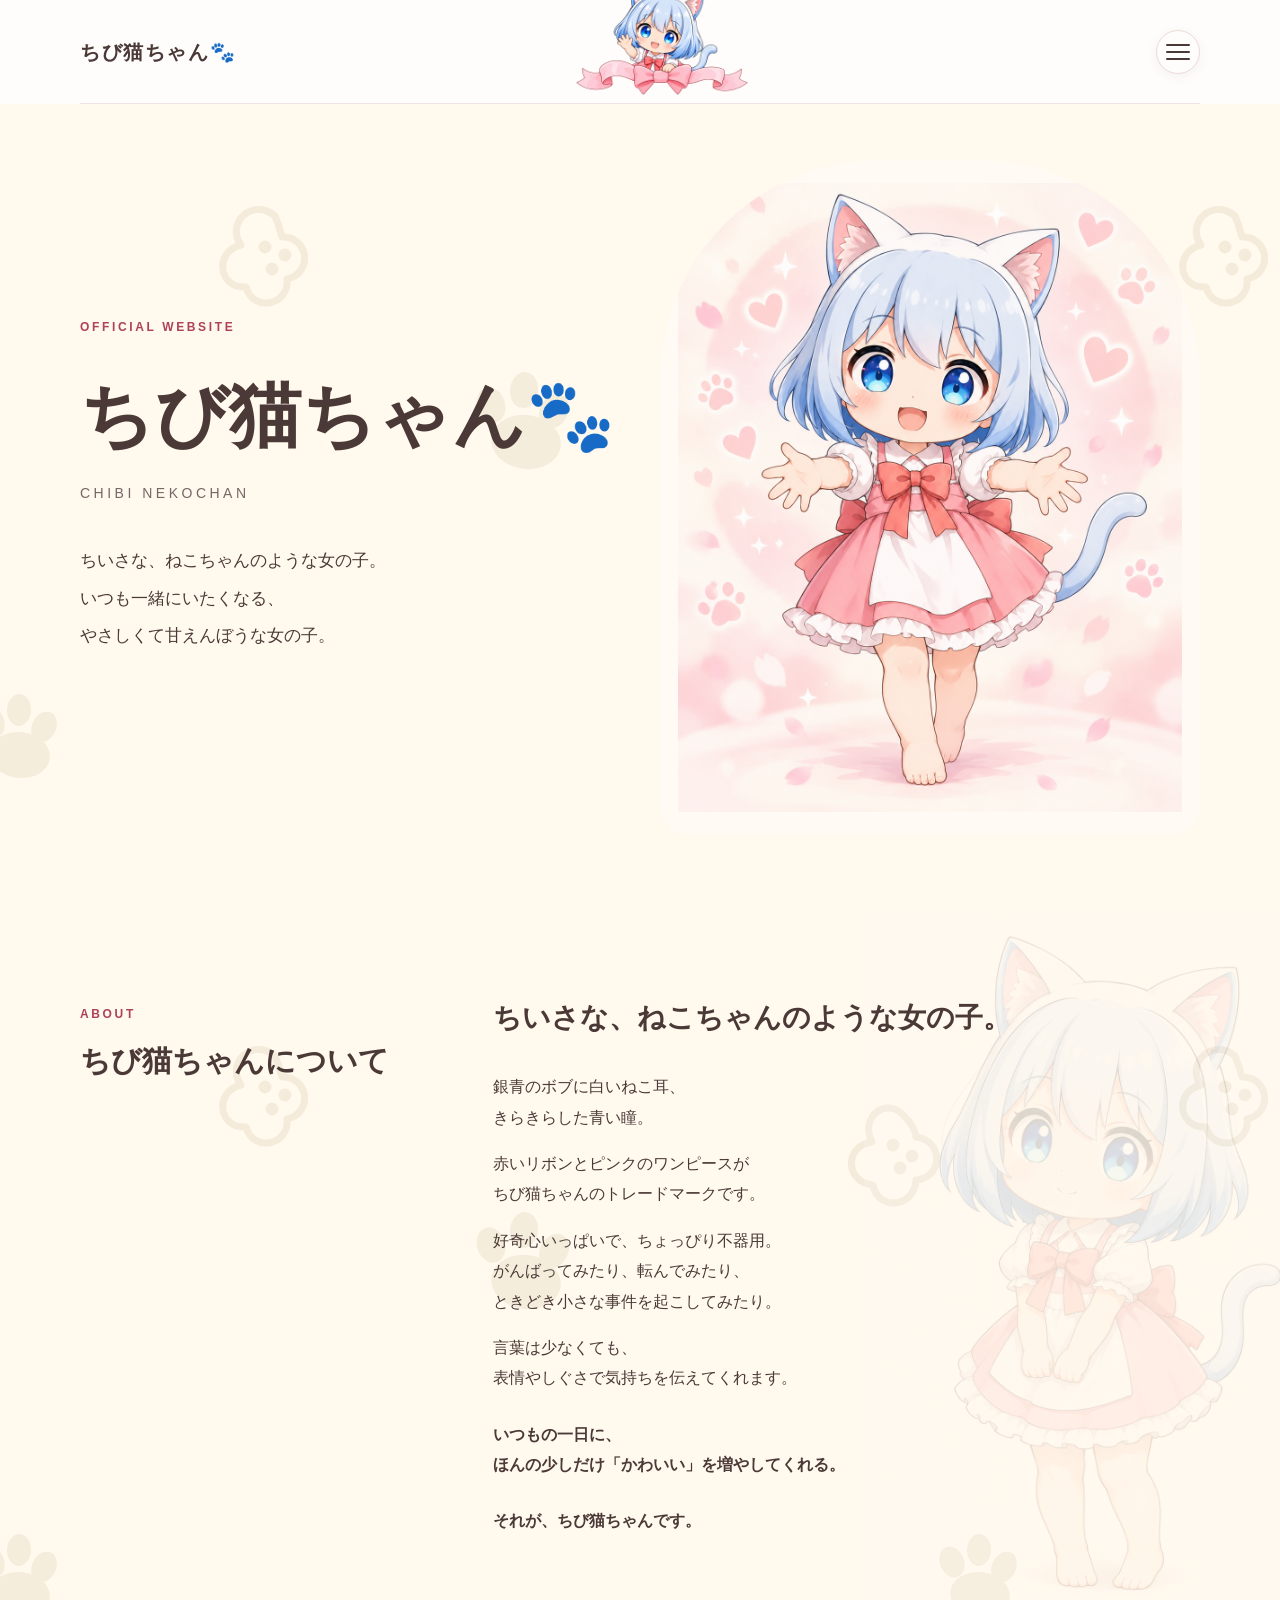
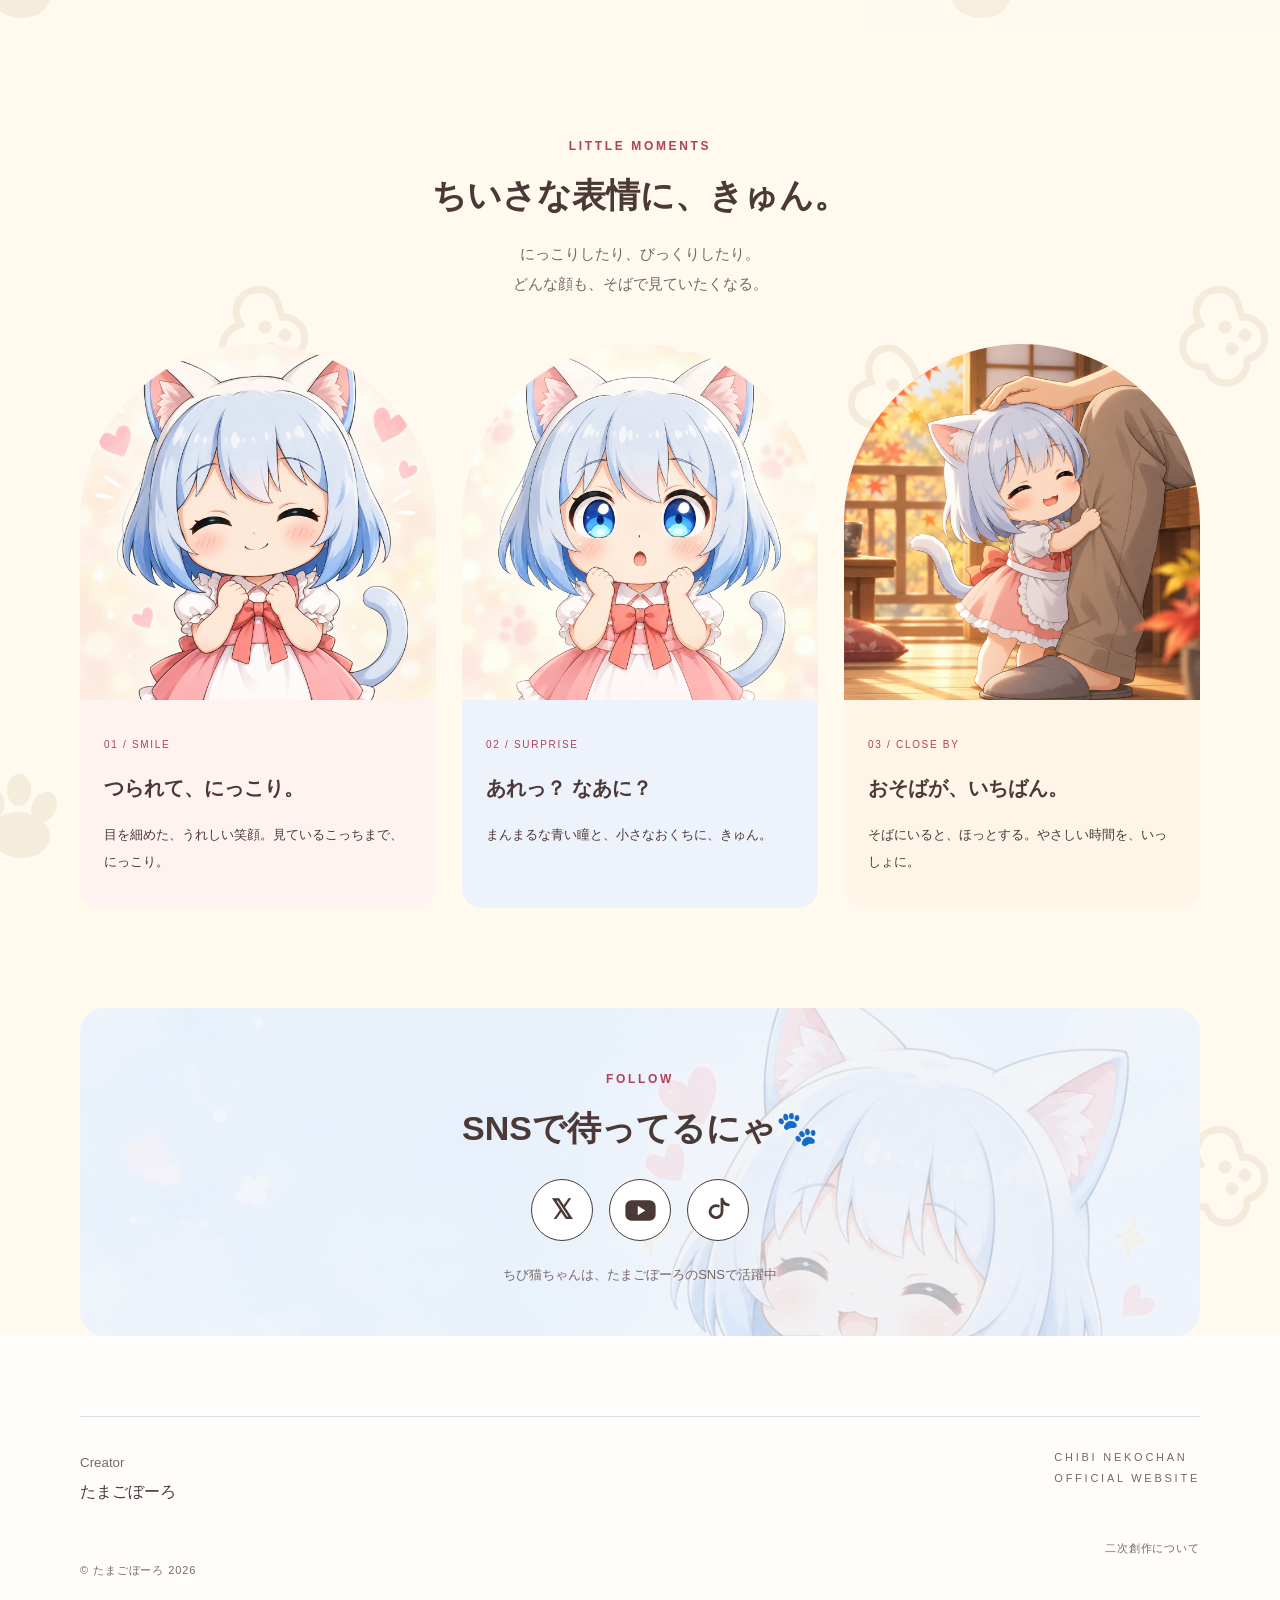
==== index.html @ 08ae9db2 "背景スタイルの読み込みを更新" ====
<!doctype html>
<html lang="ja"><head><meta charset="utf-8"><meta name="viewport" content="width=device-width, initial-scale=1">
<title>ちび猫ちゃん | 公式サイト</title><meta name="description" content="ちび猫ちゃん公式サイト。銀青のボブと白いねこ耳、青い瞳が目印の、手のひらサイズのオリジナルキャラクター。プロフィールやかわいい表情、X・YouTube・TikTokをご紹介します。"><link rel="canonical" href="https://chibi-nekochan.github.io/">
<meta property="og:type" content="website"><meta property="og:locale" content="ja_JP"><meta property="og:site_name" content="ちび猫ちゃん"><meta property="og:title" content="ちび猫ちゃん | 公式サイト"><meta property="og:description" content="ちび猫ちゃん公式サイト。銀青のボブと白いねこ耳、青い瞳が目印の、手のひらサイズのオリジナルキャラクター。プロフィールやかわいい表情、X・YouTube・TikTokをご紹介します。"><meta property="og:url" content="https://chibi-nekochan.github.io/"><meta property="og:image" content="https://chibi-nekochan.github.io/og.png"><meta name="twitter:image" content="https://chibi-nekochan.github.io/og.png"><meta property="og:image:alt" content="ちび猫ちゃん"><meta name="twitter:card" content="summary_large_image"><meta name="twitter:title" content="ちび猫ちゃん | 公式サイト"><meta name="twitter:description" content="ちび猫ちゃん公式サイト。銀青のボブと白いねこ耳、青い瞳が目印の、手のひらサイズのオリジナルキャラクター。プロフィールやかわいい表情、X・YouTube・TikTokをご紹介します。"><meta name="theme-color" content="#e7f1f8">
<link rel="icon" href="favicon.svg" type="image/svg+xml"><link rel="stylesheet" href="style-social-final.css?v=paper-01"><script type="application/ld+json">{"@context": "https://schema.org", "@type": "WebSite", "name": "ちび猫ちゃん公式サイト", "alternateName": "Chibi Nekochan", "url": "https://chibi-nekochan.github.io/", "inLanguage": "ja", "description": "ちび猫ちゃん公式サイト。銀青のボブと白いねこ耳、青い瞳が目印の、手のひらサイズのオリジナルキャラクター。プロフィールやかわいい表情、X・YouTube・TikTokをご紹介します。"}</script></head>
<body><a class="skip" href="#main">本文へ移動</a><div class="wrap"><header><img class="header-character" src="header-title-art.png" alt="" aria-hidden="true"><a class="brand" href="./">ちび猫ちゃん<span aria-hidden="true">🐾</span></a><button class="menu-toggle" type="button" aria-expanded="false" aria-controls="main-menu"><span class="menu-icon" aria-hidden="true"></span><span class="sr-only">メニューを開く</span></button><nav id="main-menu" aria-label="メインメニュー"><a href="#about">About</a><a href="#charm">LITTLE MOMENTS</a><a href="#social">SNS</a><a href="https://x.com/ShionKisahragi/status/2068076751985741829?s=20" target="_blank" rel="noopener noreferrer">GUIDELINES</a></nav></header>
</div><main id="main"><div class="wrap"><section class="hero "><div><p class="eyebrow">OFFICIAL WEBSITE</p><h1>ちび猫ちゃん🐾</h1><p class="english">CHIBI NEKOCHAN</p><p class="intro">ちいさな、ねこちゃんのような女の子。<br>いつも一緒にいたくなる、<br>やさしくて甘えんぼうな女の子。</p></div><div class="portrait"><img src="hero-welcome.png" alt="銀青のボブ、白いねこ耳、ピンクのワンピース姿のちび猫ちゃん" width="1122" height="1402" fetchpriority="high"></div></section></div>
<section class="about" id="about"><img class="about-character" src="character-portrait.png" alt="" aria-hidden="true"><div class="wrap section-grid"><div><p class="eyebrow">ABOUT</p><h2>ちび猫ちゃんについて</h2></div><div class="about-copy"><p class="about-lead">ちいさな、ねこちゃんの<span class="mobile-break"><br></span>ような女の子。</p><p>銀青のボブに白いねこ耳、<br>きらきらした青い瞳。</p><p>赤いリボンとピンクのワンピースが<br>ちび猫ちゃんのトレードマークです。</p><p>好奇心いっぱいで、ちょっぴり不器用。<br>がんばってみたり、転んでみたり、<br>ときどき小さな事件を起こしてみたり。</p><p>言葉は少なくても、<br>表情やしぐさで気持ちを伝えてくれます。</p><p class="about-final">いつもの一日に、<br>ほんの少しだけ「かわいい」を増やしてくれる。</p><p class="about-final">それが、ちび猫ちゃんです。</p></div></div></section><section class="charm wrap" id="charm"><div class="charm-heading"><p class="eyebrow">LITTLE MOMENTS</p><h2>ちいさな表情に、きゅん。</h2><p>にっこりしたり、びっくりしたり。<br>どんな顔も、そばで見ていたくなる。</p></div><div class="charm-grid"><article class="charm-card"><button class="image-open" type="button" data-image="smile.png" data-alt="目を細めてにっこり笑うちび猫ちゃん" aria-label="笑顔のちび猫ちゃんを大きく見る"><img src="smile.png" width="1024" height="1024" alt="目を細めてにっこり笑うちび猫ちゃん" loading="lazy"></button><div class="charm-copy"><span class="moment">01 / SMILE</span><h3>つられて、にっこり。</h3><p>目を細めた、うれしい笑顔。<br class="mobile-card-break">見ているこっちまで、にっこり。</p></div></article><article class="charm-card"><button class="image-open" type="button" data-image="surprise.png" data-alt="青い瞳をまんまるにしてびっくりするちび猫ちゃん" aria-label="びっくり顔のちび猫ちゃんを大きく見る"><img src="surprise.png" width="1024" height="1024" alt="青い瞳をまんまるにしてびっくりするちび猫ちゃん" loading="lazy"></button><div class="charm-copy"><span class="moment">02 / SURPRISE</span><h3>あれっ？ なあに？</h3><p>まんまるな青い瞳と、<br class="mobile-card-break">小さなおくちに、きゅん。</p></div></article><article class="charm-card"><button class="image-open" type="button" data-image="close-by.png" data-alt="寄り添いながら頭をなでられて、にっこり笑うちび猫ちゃん" aria-label="寄り添うちび猫ちゃんを大きく見る"><img src="close-by.png" width="1024" height="1024" alt="寄り添いながら頭をなでられて、にっこり笑うちび猫ちゃん" loading="lazy"></button><div class="charm-copy"><span class="moment">03 / CLOSE BY</span><h3>おそばが、いちばん。</h3><p>そばにいると、ほっとする。<br class="mobile-card-break">やさしい時間を、いっしょに。</p></div></article></div></section><section class="social wrap" id="social"><img class="social-character" src="social-happy.png" alt="" aria-hidden="true"><p class="eyebrow">FOLLOW</p><p class="social-main">SNSで待ってるにゃ🐾</p><div class="social-links"><a class="button social-icon social-x" href="https://x.com/ShionKisahragi/" aria-label="Xを開く"><span class="x-mark" aria-hidden="true">𝕏</span></a><a class="button social-icon social-youtube" href="https://www.youtube.com/@ShionKisahragi" aria-label="YouTubeを開く"><svg class="youtube-mark" viewBox="0 0 48 34" aria-hidden="true"><rect x="2" y="2" width="44" height="30" rx="9" fill="currentColor"/><path d="M20 10l11 7-11 7z" fill="#fff"/></svg></a><a class="button social-icon social-tiktok" href="https://www.tiktok.com/@shionkisahragi_ai" aria-label="TikTokを開く"><svg class="tiktok-mark" viewBox="0 0 44 44" aria-hidden="true"><path d="M27 6v17.5a8.5 8.5 0 1 1-5.2-7.8" fill="none" stroke="currentColor" stroke-width="4" stroke-linecap="round"/><path d="M27 6c1.5 5 4.4 7.5 9 8" fill="none" stroke="currentColor" stroke-width="4" stroke-linecap="round"/></svg></a></div><p class="social-note">ちび猫ちゃんは、たまごぼーろのSNSで活躍中</p></section></main>
<dialog class="image-dialog" aria-label="画像を拡大表示"><button class="dialog-close" type="button" aria-label="拡大表示を閉じる">×</button><img src="" alt=""></dialog><script>const menuButton=document.querySelector('.menu-toggle');const menu=document.querySelector('#main-menu');menuButton.addEventListener('click',()=>{const open=menuButton.getAttribute('aria-expanded')==='true';menuButton.setAttribute('aria-expanded',String(!open));menu.classList.toggle('is-open',!open);menuButton.querySelector('.sr-only').textContent=open?'メニューを開く':'メニューを閉じる'});menu.querySelectorAll('a').forEach(link=>link.addEventListener('click',()=>{menuButton.setAttribute('aria-expanded','false');menu.classList.remove('is-open');menuButton.querySelector('.sr-only').textContent='メニューを開く'}));const dialog=document.querySelector('.image-dialog');const dialogImage=dialog.querySelector('img');document.querySelectorAll('.image-open').forEach(button=>button.addEventListener('click',()=>{dialogImage.src=button.dataset.image;dialogImage.alt=button.dataset.alt;dialog.showModal()}));dialog.querySelector('.dialog-close').addEventListener('click',()=>dialog.close());dialog.addEventListener('click',event=>{if(event.target===dialog)dialog.close()});</script><div class="wrap"><section class="creator" aria-label="クリエイター"><p><small>Creator</small><br>たまごぼーろ</p><p class="english">CHIBI NEKOCHAN<br>OFFICIAL WEBSITE</p></section><footer><span>© たまごぼーろ 2026</span><a href="https://x.com/ShionKisahragi/status/2068076751985741829?s=20" target="_blank" rel="noopener noreferrer">二次創作について</a></footer></div></body></html>
---- style-social-final.css ----
:root{color-scheme:light;--ink:#263e52;--muted:#586c7a;--paper:#fffdf9;--blue:#e7f1f8;--accent:#a63e4e}*{box-sizing:border-box}html{scroll-behavior:smooth}body{margin:0;background:var(--paper);color:var(--ink);font-family:"Hiragino Kaku Gothic ProN","Yu Gothic",sans-serif;line-height:1.9}a{color:inherit;text-underline-offset:.25em}a:focus-visible{outline:3px solid var(--accent);outline-offset:6px}.skip{position:absolute;left:20px;top:-100px}.skip:focus{top:12px;background:white;padding:8px;z-index:2}.wrap{width:min(1120px,calc(100% - 48px));margin:auto}header{display:flex;align-items:center;justify-content:space-between;padding:26px 0;gap:24px}.brand{font-weight:800;text-decoration:none;font-size:20px;letter-spacing:.08em}nav{display:flex;gap:24px;font-size:13px}nav a{text-decoration:none}.hero{min-height:650px;display:grid;grid-template-columns:1fr 1fr;align-items:center;gap:50px;padding:70px 0 100px}.eyebrow{color:var(--accent);font-size:12px;letter-spacing:.22em;font-weight:700}h1{font-size:clamp(44px,6vw,76px);line-height:1.35;letter-spacing:.06em;margin:28px 0 16px}.english{font-size:14px;letter-spacing:.25em;color:var(--muted)}.intro{margin:36px 0;max-width:32em}.button{display:inline-block;padding:14px 28px;border:1px solid var(--ink);border-radius:999px;text-decoration:none;font-size:14px}.button:hover{background:var(--ink);color:white}.portrait{background:var(--blue);border-radius:48% 48% 16px 16px;overflow:hidden;aspect-ratio:4/5}.portrait img{width:100%;height:100%;object-fit:contain;display:block}.text-only{grid-template-columns:1fr;min-height:530px}.about{background:var(--blue);padding:80px 0}.section-grid{display:grid;grid-template-columns:1fr 2fr;gap:60px}h2{font-size:30px;line-height:1.5;margin:10px 0 24px}.social{padding:80px 0}.social-links{display:flex;flex-wrap:wrap;gap:16px}.creator{border-top:1px solid #d9e0e3;padding:40px 0;display:flex;justify-content:space-between;gap:24px}.creator p{margin:0}.creator small{color:var(--muted)}footer{padding:22px 0;font-size:11px;letter-spacing:.08em;color:var(--muted)}@media(max-width:700px){.wrap{width:calc(100% - 36px)}header{padding:20px 0;gap:12px}.brand{font-size:17px}nav{gap:14px;font-size:12px}.hero{grid-template-columns:1fr;padding:40px 0 60px;gap:32px;min-height:0}h1{font-size:46px}.portrait{max-width:440px;width:100%;margin:auto}.intro{margin:24px 0}.section-grid{grid-template-columns:1fr;gap:12px}.about,.social{padding:52px 0}.creator{flex-direction:column;gap:12px}}@media(prefers-reduced-motion:reduce){html{scroll-behavior:auto}}
:root{--paper:#fffdfb;--ink:#4b3937;--muted:#776767;--blue:#edf3fa;--accent:#ad425a}header{border-bottom:1px solid #eee4e2}.hero{gap:40px;padding:56px 0 76px;min-height:670px}h1{font-size:clamp(44px,5.6vw,72px);letter-spacing:.01em;white-space:nowrap}.portrait{background:#fff7f3;border-radius:220px 220px 28px 28px;aspect-ratio:4/5}.portrait img{object-fit:cover;object-position:center}.intro{font-size:17px;line-height:2.2}.about{position:relative;overflow:hidden;background:#fff0f0}.about .section-grid{position:relative;z-index:1}.about-character{position:absolute;right:-5vw;top:50%;width:min(42vw,480px);transform:translateY(-50%);opacity:.14;pointer-events:none;user-select:none}.about-lead{font-size:28px;font-weight:700;margin-top:0}.about-final{margin-top:26px;font-weight:700;line-height:1.9}.profile{margin:30px 0 0}.profile div{display:flex;gap:24px;border-top:1px solid #e7d5d5;padding:12px 0}.profile dt{font-size:13px;min-width:65px;color:var(--muted)}.profile dd{margin:0;font-size:14px}.design{padding:90px 0}.section-heading{display:flex;justify-content:space-between;align-items:center;gap:24px;margin-bottom:30px}.section-heading>p{font-size:14px;color:var(--muted)}.design-image{display:block;max-width:760px;margin:auto;border:1px solid #f0e5e5;border-radius:20px;overflow:hidden;background:white}.design-image img{display:block;width:100%;height:auto}.image-note{text-align:center;color:var(--muted);font-size:12px}.social{background:var(--blue);border-radius:24px;padding:48px;text-align:center;margin-bottom:80px}.social-links{justify-content:center;margin-top:24px}.social-links a{min-width:160px;background:#fff}.social-links a:hover{background:var(--ink)}.creator{padding:30px 0}.creator .english{font-size:11px}@media(max-width:700px){header{gap:10px}.brand{font-size:16px}nav{gap:12px;font-size:11px}.hero{padding:32px 0 48px;gap:28px;min-height:0}.hero h1{font-size:clamp(37px,10.8vw,60px)}.hero .eyebrow{margin-top:0}.hero .intro{font-size:15px}.portrait{max-width:370px;aspect-ratio:4/5}.section-heading{display:block}.design{padding:52px 0}.social{padding:32px 20px;margin-bottom:48px}.about-lead{font-size:20px;letter-spacing:-.02em;line-height:1.55}.about-copy>p:not(.about-lead){font-size:15px;line-height:1.95;letter-spacing:.015em}.about-final{font-size:15px!important;line-height:1.8!important;letter-spacing:.02em}.profile div{gap:12px}h2{font-size:25px}.social-links a{min-width:130px}}

.portrait{background:#fffaf4}.portrait img{object-fit:contain;padding:18px}

.charm{padding:90px 0 100px}.charm-heading{text-align:center;margin-bottom:45px}.charm-heading h2{font-size:34px;margin-bottom:18px}.charm-heading>p:last-child{color:var(--muted);font-size:15px;line-height:2}.charm-grid{display:grid;grid-template-columns:repeat(3,minmax(0,1fr));gap:26px}.charm-card{overflow:hidden;border-radius:180px 180px 20px 20px;background:#fff3f1}.charm-card:nth-child(2){background:#eef3fb}.charm-card:nth-child(3){background:#fff5e7}.image-open{display:block;width:100%;padding:0;border:0;background:transparent;cursor:zoom-in}.charm-card img{display:block;width:100%;height:auto;aspect-ratio:1;object-fit:cover}.charm-copy{padding:28px 24px 32px}.moment{font-size:10px;letter-spacing:.17em;color:var(--accent)}.charm-copy h3{font-size:20px;margin:13px 0 16px;line-height:1.7}.charm-copy p{font-size:13px;line-height:2.1;margin:0}@media(max-width:850px) and (min-width:701px){.charm-grid{gap:14px}.charm-copy{padding:20px 16px}.charm-copy h3{font-size:17px}}@media(max-width:700px){.charm{padding:40px 0}.charm-heading{margin-bottom:24px}.charm-heading h2{font-size:25px}.charm-grid{grid-template-columns:1fr;gap:14px;max-width:480px;margin:auto}.charm-card{display:grid;grid-template-columns:clamp(96px,28vw,128px) minmax(0,1fr);align-items:center;border-radius:18px;padding:12px;gap:14px}.charm-card img{width:100%;height:auto;aspect-ratio:1;border-radius:14px}.charm-copy{padding:0;min-width:0}.moment{font-size:9px;letter-spacing:.08em}.charm-copy h3{font-size:16px;line-height:1.6;margin:5px 0 7px}.charm-copy p{font-size:12px;line-height:1.8}.charm-copy br{display:none}}@media(max-width:360px){.charm-card{grid-template-columns:84px minmax(0,1fr);padding:10px;gap:10px}.charm-copy h3{font-size:15px}}.image-dialog{border:0;border-radius:20px;max-width:min(92vw,920px);max-height:92vh;padding:12px;background:#fff}.image-dialog::backdrop{background:rgba(50,35,35,.72)}.image-dialog img{display:block;max-width:100%;max-height:calc(92vh - 24px);width:auto;height:auto;border-radius:12px}.dialog-close{position:absolute;top:20px;right:20px;width:42px;height:42px;border:0;border-radius:50%;background:rgba(255,255,255,.94);color:var(--ink);font-size:28px;line-height:1;cursor:pointer;box-shadow:0 2px 12px rgba(0,0,0,.16)}
@media(max-width:700px){.about-character{width:330px;right:-135px;top:120px;transform:none;opacity:.15}.about-copy{max-width:100%}.about-copy p{position:relative}.about-lead{white-space:normal}}


/* About: tailored line breaks and character backdrop */
.mobile-break{display:none}
@media(max-width:700px){
  .mobile-break{display:inline}
  .about-character{width:430px;max-width:none;right:-155px;top:100px;opacity:.24}
}


.sr-only{position:absolute;width:1px;height:1px;padding:0;margin:-1px;overflow:hidden;clip:rect(0,0,0,0);white-space:nowrap;border:0}
.menu-toggle{display:none;border:0;background:transparent;color:var(--ink);padding:8px;cursor:pointer}.menu-icon,.menu-icon::before,.menu-icon::after{display:block;width:24px;height:2px;border-radius:2px;background:currentColor;transition:transform .2s ease}.menu-icon{position:relative}.menu-icon::before,.menu-icon::after{content:"";position:absolute;left:0}.menu-icon::before{top:-7px}.menu-icon::after{top:7px}
@media(max-width:700px){header{position:relative}.menu-toggle{display:block;margin-left:auto}header nav{display:none;position:absolute;z-index:10;right:0;top:100%;min-width:150px;padding:12px 16px;background:#fffdfb;border:1px solid #eee4e2;border-radius:14px;box-shadow:0 10px 24px rgba(75,57,55,.12)}header nav.is-open{display:grid;gap:8px}header nav a{padding:6px 2px}.menu-toggle[aria-expanded="true"] .menu-icon{background:transparent}.menu-toggle[aria-expanded="true"] .menu-icon::before{transform:translateY(7px) rotate(45deg)}.menu-toggle[aria-expanded="true"] .menu-icon::after{transform:translateY(-7px) rotate(-45deg)}}


.social-links .social-icon{display:grid;place-items:center;min-width:0;width:62px;height:62px;padding:0;border-radius:50%;font-family:Arial,sans-serif;font-size:27px;font-weight:700;line-height:1}.social-links .social-icon:hover{background:var(--ink);color:#fff}@media(max-width:700px){.social-links{gap:18px}.social-links .social-icon{width:56px;height:56px;font-size:24px}}

.social-icon svg{display:block;width:28px;height:28px}.social-youtube svg{width:33px;height:25px}.social-tiktok svg{width:31px;height:31px}.social-icon .x-mark{font-size:27px;line-height:1}


header{overflow:hidden;isolation:isolate}.header-character{position:absolute;z-index:-1;left:52%;top:-24px;width:180px;max-width:none;transform:translateX(-50%);opacity:1;pointer-events:none;user-select:none}.brand,header nav,.menu-toggle{position:relative;z-index:1}.social-main{margin:12px 0 24px;font-size:clamp(24px,3.2vw,34px);font-weight:700;line-height:1.55}.social-note{margin:22px 0 0;font-size:13px;color:var(--muted)}.social .social-links{margin-top:0}@media(max-width:700px){.header-character{width:132px;top:-18px;opacity:1}.social-main{font-size:24px;margin:8px 0 22px}.social-note{font-size:12px;margin-top:18px}}


/* One menu pattern on every screen: the panel floats over the page, so the header rule never moves. */
header{
  position:relative;
  isolation:isolate;
  min-height:104px;
  padding:20px 0;
  border-bottom:0;
  overflow:visible;
}
header::after{
  content:"";
  position:absolute;
  z-index:0;
  right:0;
  bottom:0;
  left:0;
  height:1px;
  background:#eee4e2;
}
.menu-toggle{
  position:relative;
  z-index:2;
  display:grid;
  place-items:center;
  width:44px;
  height:44px;
  margin-left:auto;
  padding:8px;
  border:1px solid #eadbd8;
  border-radius:50%;
  background:#fffdfb;
  box-shadow:0 3px 12px rgba(75,57,55,.06);
}
header nav{
  position:absolute;
  z-index:20;
  top:calc(100% + 10px);
  right:0;
  display:none;
  width:min(280px,calc(100vw - 48px));
  padding:10px 18px;
  border:1px solid #eadbd8;
  border-radius:16px;
  background:#fffdfb;
  box-shadow:0 14px 30px rgba(75,57,55,.14);
  font-size:14px;
}
header nav.is-open{display:grid;gap:0}
header nav a{display:block;padding:10px 3px;text-align:left}
header nav a+a{border-top:1px solid #f1e8e5}
@media(max-width:700px){
  header{min-height:78px;padding:12px 0}
  .menu-toggle{width:40px;height:40px}
  header nav{top:calc(100% + 8px);right:0;width:min(260px,calc(100vw - 36px));font-size:13px}
}


/* Keep the compact cards easy to read on iPhone widths. */
.mobile-card-break{display:none}
@media(max-width:700px){
  .charm-copy .mobile-card-break{display:block}
  .charm-copy p{line-height:1.76}
  .social-main{font-size:clamp(21px,6.2vw,24px);white-space:nowrap;letter-spacing:-.025em}
}


/* A quiet social-media scene sits behind the follow links without competing with them. */
.social{position:relative;isolation:isolate;overflow:hidden}
.social>*:not(.social-character){position:relative;z-index:1}
.social-character{position:absolute;z-index:0;inset:0;width:100%;height:100%;object-fit:cover;object-position:center;opacity:.27;pointer-events:none;user-select:none}
footer{position:relative;display:block;min-height:22px}
footer span{display:block}
footer a{position:absolute;right:0;top:0;text-decoration:none;text-align:right}
footer a:hover{text-decoration:underline}
@media(max-width:700px){
  .social-character{inset:auto -2% -3% auto;width:128%;height:128%;opacity:.31;object-position:center}
  footer{font-size:10px}
}


/* A soft paper layer behind the content: pale orange with very quiet cookie and paw marks. */
main{position:relative;isolation:isolate;background:#fff9ee}
main::before{content:"";position:absolute;z-index:-1;inset:0;pointer-events:none;background-image:url("data:image/svg+xml,%3Csvg xmlns='http://www.w3.org/2000/svg' width='960' height='840' viewBox='0 0 960 840'%3E%3Cg fill='none' stroke='%23d8c5a6' stroke-width='7' stroke-linecap='round' stroke-linejoin='round' opacity='.28'%3E%3Cpath d='M115 112c-22-19-50 7-34 29-28 7-22 44 5 42 8 27 44 17 41-8 27-6 21-43-5-42-2-8-4-14-7-21Z'/%3E%3Ccircle cx='105' cy='143' r='3' fill='%23d8c5a6'/%3E%3Ccircle cx='125' cy='151' r='3' fill='%23d8c5a6'/%3E%3Ccircle cx='112' cy='165' r='3' fill='%23d8c5a6'/%3E%3Cpath d='M745 173c-18-22-46 0-33 25-29 4-26 41 1 43 5 27 42 22 43-5 28-3 27-40 0-43-1-8-5-14-11-20Z'/%3E%3Ccircle cx='733' cy='201' r='3' fill='%23d8c5a6'/%3E%3Ccircle cx='752' cy='212' r='3' fill='%23d8c5a6'/%3E%3Ccircle cx='740' cy='224' r='3' fill='%23d8c5a6'/%3E%3C/g%3E%3Cg fill='%23d8c5a6' opacity='.25'%3E%3Cellipse cx='331' cy='301' rx='14' ry='18' transform='rotate(-18 331 301)'/%3E%3Cellipse cx='364' cy='286' rx='14' ry='18' transform='rotate(8 364 286)'/%3E%3Cellipse cx='394' cy='307' rx='14' ry='18' transform='rotate(27 394 307)'/%3E%3Cellipse cx='366' cy='338' rx='35' ry='27' transform='rotate(8 366 338)'/%3E%3Cellipse cx='792' cy='618' rx='12' ry='16' transform='rotate(-22 792 618)'/%3E%3Cellipse cx='819' cy='606' rx='12' ry='16' transform='rotate(3 819 606)'/%3E%3Cellipse cx='844' cy='623' rx='12' ry='16' transform='rotate(26 844 623)'/%3E%3Cellipse cx='820' cy='651' rx='30' ry='23' transform='rotate(6 820 651)'/%3E%3C/g%3E%3C/svg%3E");background-size:960px 840px;background-position:center top;background-repeat:repeat}
.about{background:transparent}
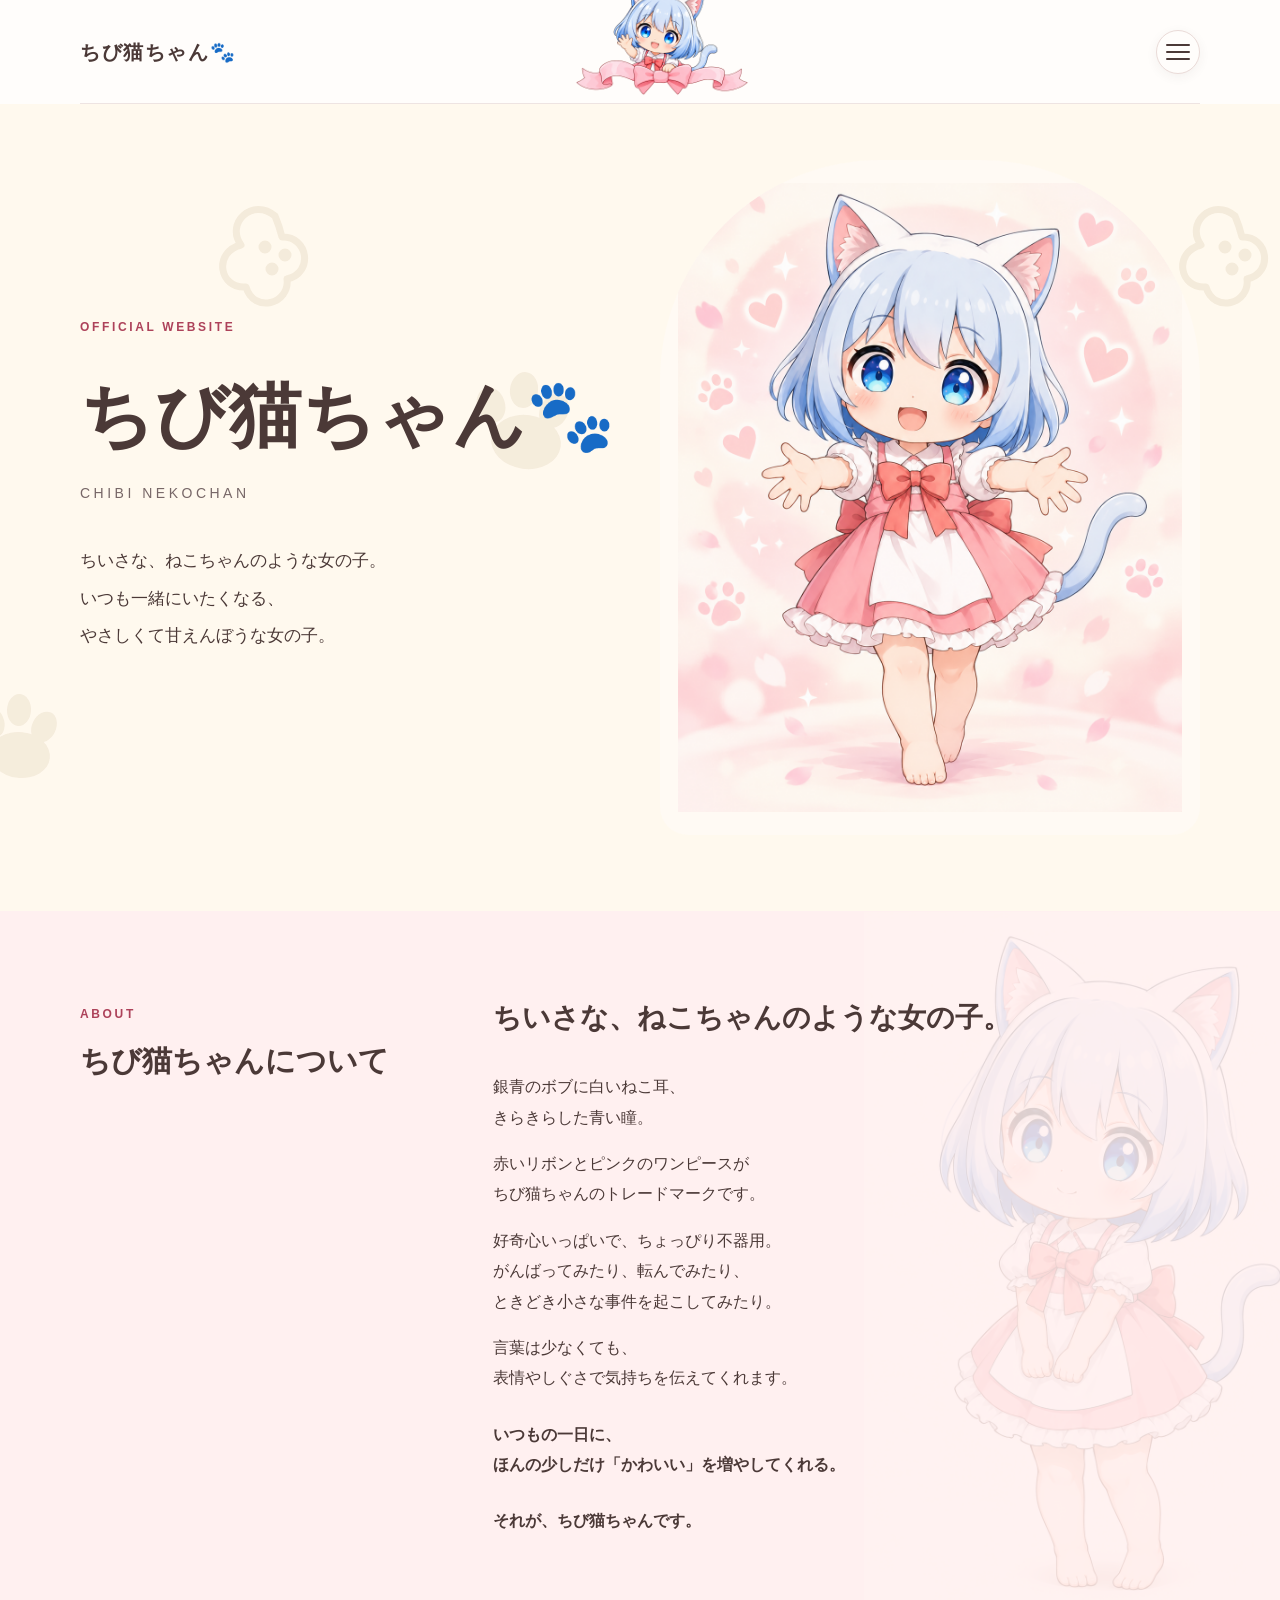
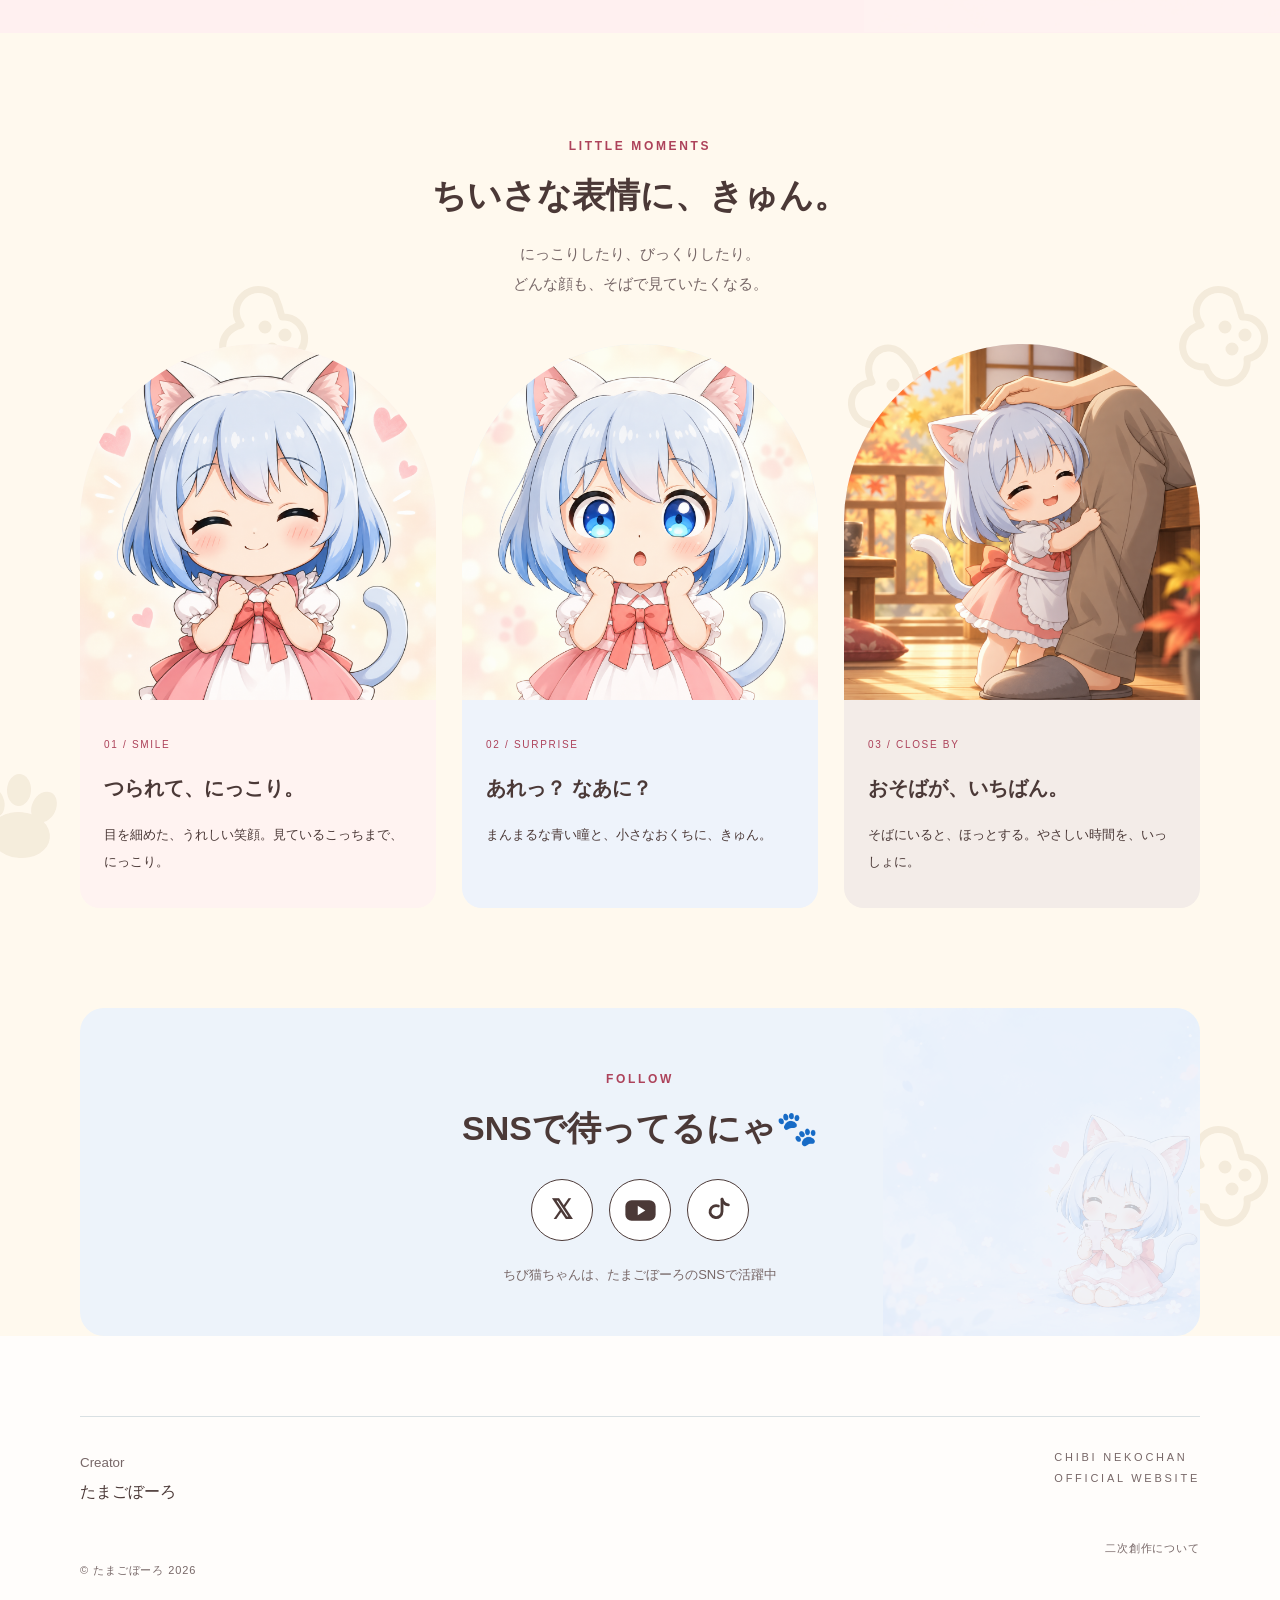
==== commit a68cce79: "メニューのABOUT表記を更新" ====
--- a/index.html
+++ b/index.html
@@ -3,7 +3,7 @@
 <title>ちび猫ちゃん | 公式サイト</title><meta name="description" content="ちび猫ちゃん公式サイト。銀青のボブと白いねこ耳、青い瞳が目印の、手のひらサイズのオリジナルキャラクター。プロフィールやかわいい表情、X・YouTube・TikTokをご紹介します。"><link rel="canonical" href="https://chibi-nekochan.github.io/">
 <meta property="og:type" content="website"><meta property="og:locale" content="ja_JP"><meta property="og:site_name" content="ちび猫ちゃん"><meta property="og:title" content="ちび猫ちゃん | 公式サイト"><meta property="og:description" content="ちび猫ちゃん公式サイト。銀青のボブと白いねこ耳、青い瞳が目印の、手のひらサイズのオリジナルキャラクター。プロフィールやかわいい表情、X・YouTube・TikTokをご紹介します。"><meta property="og:url" content="https://chibi-nekochan.github.io/"><meta property="og:image" content="https://chibi-nekochan.github.io/og.png"><meta name="twitter:image" content="https://chibi-nekochan.github.io/og.png"><meta property="og:image:alt" content="ちび猫ちゃん"><meta name="twitter:card" content="summary_large_image"><meta name="twitter:title" content="ちび猫ちゃん | 公式サイト"><meta name="twitter:description" content="ちび猫ちゃん公式サイト。銀青のボブと白いねこ耳、青い瞳が目印の、手のひらサイズのオリジナルキャラクター。プロフィールやかわいい表情、X・YouTube・TikTokをご紹介します。"><meta name="theme-color" content="#e7f1f8">
 <link rel="icon" href="favicon.svg" type="image/svg+xml"><link rel="stylesheet" href="style-social-final.css?v=paper-01"><script type="application/ld+json">{"@context": "https://schema.org", "@type": "WebSite", "name": "ちび猫ちゃん公式サイト", "alternateName": "Chibi Nekochan", "url": "https://chibi-nekochan.github.io/", "inLanguage": "ja", "description": "ちび猫ちゃん公式サイト。銀青のボブと白いねこ耳、青い瞳が目印の、手のひらサイズのオリジナルキャラクター。プロフィールやかわいい表情、X・YouTube・TikTokをご紹介します。"}</script></head>
-<body><a class="skip" href="#main">本文へ移動</a><div class="wrap"><header><img class="header-character" src="header-title-art.png" alt="" aria-hidden="true"><a class="brand" href="./">ちび猫ちゃん<span aria-hidden="true">🐾</span></a><button class="menu-toggle" type="button" aria-expanded="false" aria-controls="main-menu"><span class="menu-icon" aria-hidden="true"></span><span class="sr-only">メニューを開く</span></button><nav id="main-menu" aria-label="メインメニュー"><a href="#about">About</a><a href="#charm">LITTLE MOMENTS</a><a href="#social">SNS</a><a href="https://x.com/ShionKisahragi/status/2068076751985741829?s=20" target="_blank" rel="noopener noreferrer">GUIDELINES</a></nav></header>
+<body><a class="skip" href="#main">本文へ移動</a><div class="wrap"><header><img class="header-character" src="header-title-art.png" alt="" aria-hidden="true"><a class="brand" href="./">ちび猫ちゃん<span aria-hidden="true">🐾</span></a><button class="menu-toggle" type="button" aria-expanded="false" aria-controls="main-menu"><span class="menu-icon" aria-hidden="true"></span><span class="sr-only">メニューを開く</span></button><nav id="main-menu" aria-label="メインメニュー"><a href="#about">ABOUT</a><a href="#charm">LITTLE MOMENTS</a><a href="#social">SNS</a><a href="https://x.com/ShionKisahragi/status/2068076751985741829?s=20" target="_blank" rel="noopener noreferrer">GUIDELINES</a></nav></header>
 </div><main id="main"><div class="wrap"><section class="hero "><div><p class="eyebrow">OFFICIAL WEBSITE</p><h1>ちび猫ちゃん🐾</h1><p class="english">CHIBI NEKOCHAN</p><p class="intro">ちいさな、ねこちゃんのような女の子。<br>いつも一緒にいたくなる、<br>やさしくて甘えんぼうな女の子。</p></div><div class="portrait"><img src="hero-welcome.png" alt="銀青のボブ、白いねこ耳、ピンクのワンピース姿のちび猫ちゃん" width="1122" height="1402" fetchpriority="high"></div></section></div>
 <section class="about" id="about"><img class="about-character" src="character-portrait.png" alt="" aria-hidden="true"><div class="wrap section-grid"><div><p class="eyebrow">ABOUT</p><h2>ちび猫ちゃんについて</h2></div><div class="about-copy"><p class="about-lead">ちいさな、ねこちゃんの<span class="mobile-break"><br></span>ような女の子。</p><p>銀青のボブに白いねこ耳、<br>きらきらした青い瞳。</p><p>赤いリボンとピンクのワンピースが<br>ちび猫ちゃんのトレードマークです。</p><p>好奇心いっぱいで、ちょっぴり不器用。<br>がんばってみたり、転んでみたり、<br>ときどき小さな事件を起こしてみたり。</p><p>言葉は少なくても、<br>表情やしぐさで気持ちを伝えてくれます。</p><p class="about-final">いつもの一日に、<br>ほんの少しだけ「かわいい」を増やしてくれる。</p><p class="about-final">それが、ちび猫ちゃんです。</p></div></div></section><section class="charm wrap" id="charm"><div class="charm-heading"><p class="eyebrow">LITTLE MOMENTS</p><h2>ちいさな表情に、きゅん。</h2><p>にっこりしたり、びっくりしたり。<br>どんな顔も、そばで見ていたくなる。</p></div><div class="charm-grid"><article class="charm-card"><button class="image-open" type="button" data-image="smile.png" data-alt="目を細めてにっこり笑うちび猫ちゃん" aria-label="笑顔のちび猫ちゃんを大きく見る"><img src="smile.png" width="1024" height="1024" alt="目を細めてにっこり笑うちび猫ちゃん" loading="lazy"></button><div class="charm-copy"><span class="moment">01 / SMILE</span><h3>つられて、にっこり。</h3><p>目を細めた、うれしい笑顔。<br class="mobile-card-break">見ているこっちまで、にっこり。</p></div></article><article class="charm-card"><button class="image-open" type="button" data-image="surprise.png" data-alt="青い瞳をまんまるにしてびっくりするちび猫ちゃん" aria-label="びっくり顔のちび猫ちゃんを大きく見る"><img src="surprise.png" width="1024" height="1024" alt="青い瞳をまんまるにしてびっくりするちび猫ちゃん" loading="lazy"></button><div class="charm-copy"><span class="moment">02 / SURPRISE</span><h3>あれっ？ なあに？</h3><p>まんまるな青い瞳と、<br class="mobile-card-break">小さなおくちに、きゅん。</p></div></article><article class="charm-card"><button class="image-open" type="button" data-image="close-by.png" data-alt="寄り添いながら頭をなでられて、にっこり笑うちび猫ちゃん" aria-label="寄り添うちび猫ちゃんを大きく見る"><img src="close-by.png" width="1024" height="1024" alt="寄り添いながら頭をなでられて、にっこり笑うちび猫ちゃん" loading="lazy"></button><div class="charm-copy"><span class="moment">03 / CLOSE BY</span><h3>おそばが、いちばん。</h3><p>そばにいると、ほっとする。<br class="mobile-card-break">やさしい時間を、いっしょに。</p></div></article></div></section><section class="social wrap" id="social"><img class="social-character" src="social-happy.png" alt="" aria-hidden="true"><p class="eyebrow">FOLLOW</p><p class="social-main">SNSで待ってるにゃ🐾</p><div class="social-links"><a class="button social-icon social-x" href="https://x.com/ShionKisahragi/" aria-label="Xを開く"><span class="x-mark" aria-hidden="true">𝕏</span></a><a class="button social-icon social-youtube" href="https://www.youtube.com/@ShionKisahragi" aria-label="YouTubeを開く"><svg class="youtube-mark" viewBox="0 0 48 34" aria-hidden="true"><rect x="2" y="2" width="44" height="30" rx="9" fill="currentColor"/><path d="M20 10l11 7-11 7z" fill="#fff"/></svg></a><a class="button social-icon social-tiktok" href="https://www.tiktok.com/@shionkisahragi_ai" aria-label="TikTokを開く"><svg class="tiktok-mark" viewBox="0 0 44 44" aria-hidden="true"><path d="M27 6v17.5a8.5 8.5 0 1 1-5.2-7.8" fill="none" stroke="currentColor" stroke-width="4" stroke-linecap="round"/><path d="M27 6c1.5 5 4.4 7.5 9 8" fill="none" stroke="currentColor" stroke-width="4" stroke-linecap="round"/></svg></a></div><p class="social-note">ちび猫ちゃんは、たまごぼーろのSNSで活躍中</p></section></main>
 <dialog class="image-dialog" aria-label="画像を拡大表示"><button class="dialog-close" type="button" aria-label="拡大表示を閉じる">×</button><img src="" alt=""></dialog><script>const menuButton=document.querySelector('.menu-toggle');const menu=document.querySelector('#main-menu');menuButton.addEventListener('click',()=>{const open=menuButton.getAttribute('aria-expanded')==='true';menuButton.setAttribute('aria-expanded',String(!open));menu.classList.toggle('is-open',!open);menuButton.querySelector('.sr-only').textContent=open?'メニューを開く':'メニューを閉じる'});menu.querySelectorAll('a').forEach(link=>link.addEventListener('click',()=>{menuButton.setAttribute('aria-expanded','false');menu.classList.remove('is-open');menuButton.querySelector('.sr-only').textContent='メニューを開く'}));const dialog=document.querySelector('.image-dialog');const dialogImage=dialog.querySelector('img');document.querySelectorAll('.image-open').forEach(button=>button.addEventListener('click',()=>{dialogImage.src=button.dataset.image;dialogImage.alt=button.dataset.alt;dialog.showModal()}));dialog.querySelector('.dialog-close').addEventListener('click',()=>dialog.close());dialog.addEventListener('click',event=>{if(event.target===dialog)dialog.close()});</script><div class="wrap"><section class="creator" aria-label="クリエイター"><p><small>Creator</small><br>たまごぼーろ</p><p class="english">CHIBI NEKOCHAN<br>OFFICIAL WEBSITE</p></section><footer><span>© たまごぼーろ 2026</span><a href="https://x.com/ShionKisahragi/status/2068076751985741829?s=20" target="_blank" rel="noopener noreferrer">二次創作について</a></footer></div></body></html>
--- a/style-social-final.css
+++ b/style-social-final.css
@@ -112,3 +112,10 @@
 main{position:relative;isolation:isolate;background:#fff9ee}
 main::before{content:"";position:absolute;z-index:-1;inset:0;pointer-events:none;background-image:url("data:image/svg+xml,%3Csvg xmlns='http://www.w3.org/2000/svg' width='960' height='840' viewBox='0 0 960 840'%3E%3Cg fill='none' stroke='%23d8c5a6' stroke-width='7' stroke-linecap='round' stroke-linejoin='round' opacity='.28'%3E%3Cpath d='M115 112c-22-19-50 7-34 29-28 7-22 44 5 42 8 27 44 17 41-8 27-6 21-43-5-42-2-8-4-14-7-21Z'/%3E%3Ccircle cx='105' cy='143' r='3' fill='%23d8c5a6'/%3E%3Ccircle cx='125' cy='151' r='3' fill='%23d8c5a6'/%3E%3Ccircle cx='112' cy='165' r='3' fill='%23d8c5a6'/%3E%3Cpath d='M745 173c-18-22-46 0-33 25-29 4-26 41 1 43 5 27 42 22 43-5 28-3 27-40 0-43-1-8-5-14-11-20Z'/%3E%3Ccircle cx='733' cy='201' r='3' fill='%23d8c5a6'/%3E%3Ccircle cx='752' cy='212' r='3' fill='%23d8c5a6'/%3E%3Ccircle cx='740' cy='224' r='3' fill='%23d8c5a6'/%3E%3C/g%3E%3Cg fill='%23d8c5a6' opacity='.25'%3E%3Cellipse cx='331' cy='301' rx='14' ry='18' transform='rotate(-18 331 301)'/%3E%3Cellipse cx='364' cy='286' rx='14' ry='18' transform='rotate(8 364 286)'/%3E%3Cellipse cx='394' cy='307' rx='14' ry='18' transform='rotate(27 394 307)'/%3E%3Cellipse cx='366' cy='338' rx='35' ry='27' transform='rotate(8 366 338)'/%3E%3Cellipse cx='792' cy='618' rx='12' ry='16' transform='rotate(-22 792 618)'/%3E%3Cellipse cx='819' cy='606' rx='12' ry='16' transform='rotate(3 819 606)'/%3E%3Cellipse cx='844' cy='623' rx='12' ry='16' transform='rotate(26 844 623)'/%3E%3Cellipse cx='820' cy='651' rx='30' ry='23' transform='rotate(6 820 651)'/%3E%3C/g%3E%3C/svg%3E");background-size:960px 840px;background-position:center top;background-repeat:repeat}
 .about{background:transparent}
+/* Keep the pattern above the paper color but beneath every section. */
+main::before{z-index:0}
+main>*{position:relative;z-index:1}
+/* Separate section layers and color tones. */
+.about{background:#fff0f0}
+.charm-card:nth-child(3){background:#f3ece8}
+@media(min-width:701px){.social-character{inset:auto -1% 0 auto;width:min(52%,520px);height:100%;object-fit:contain;object-position:right bottom;opacity:.22}}
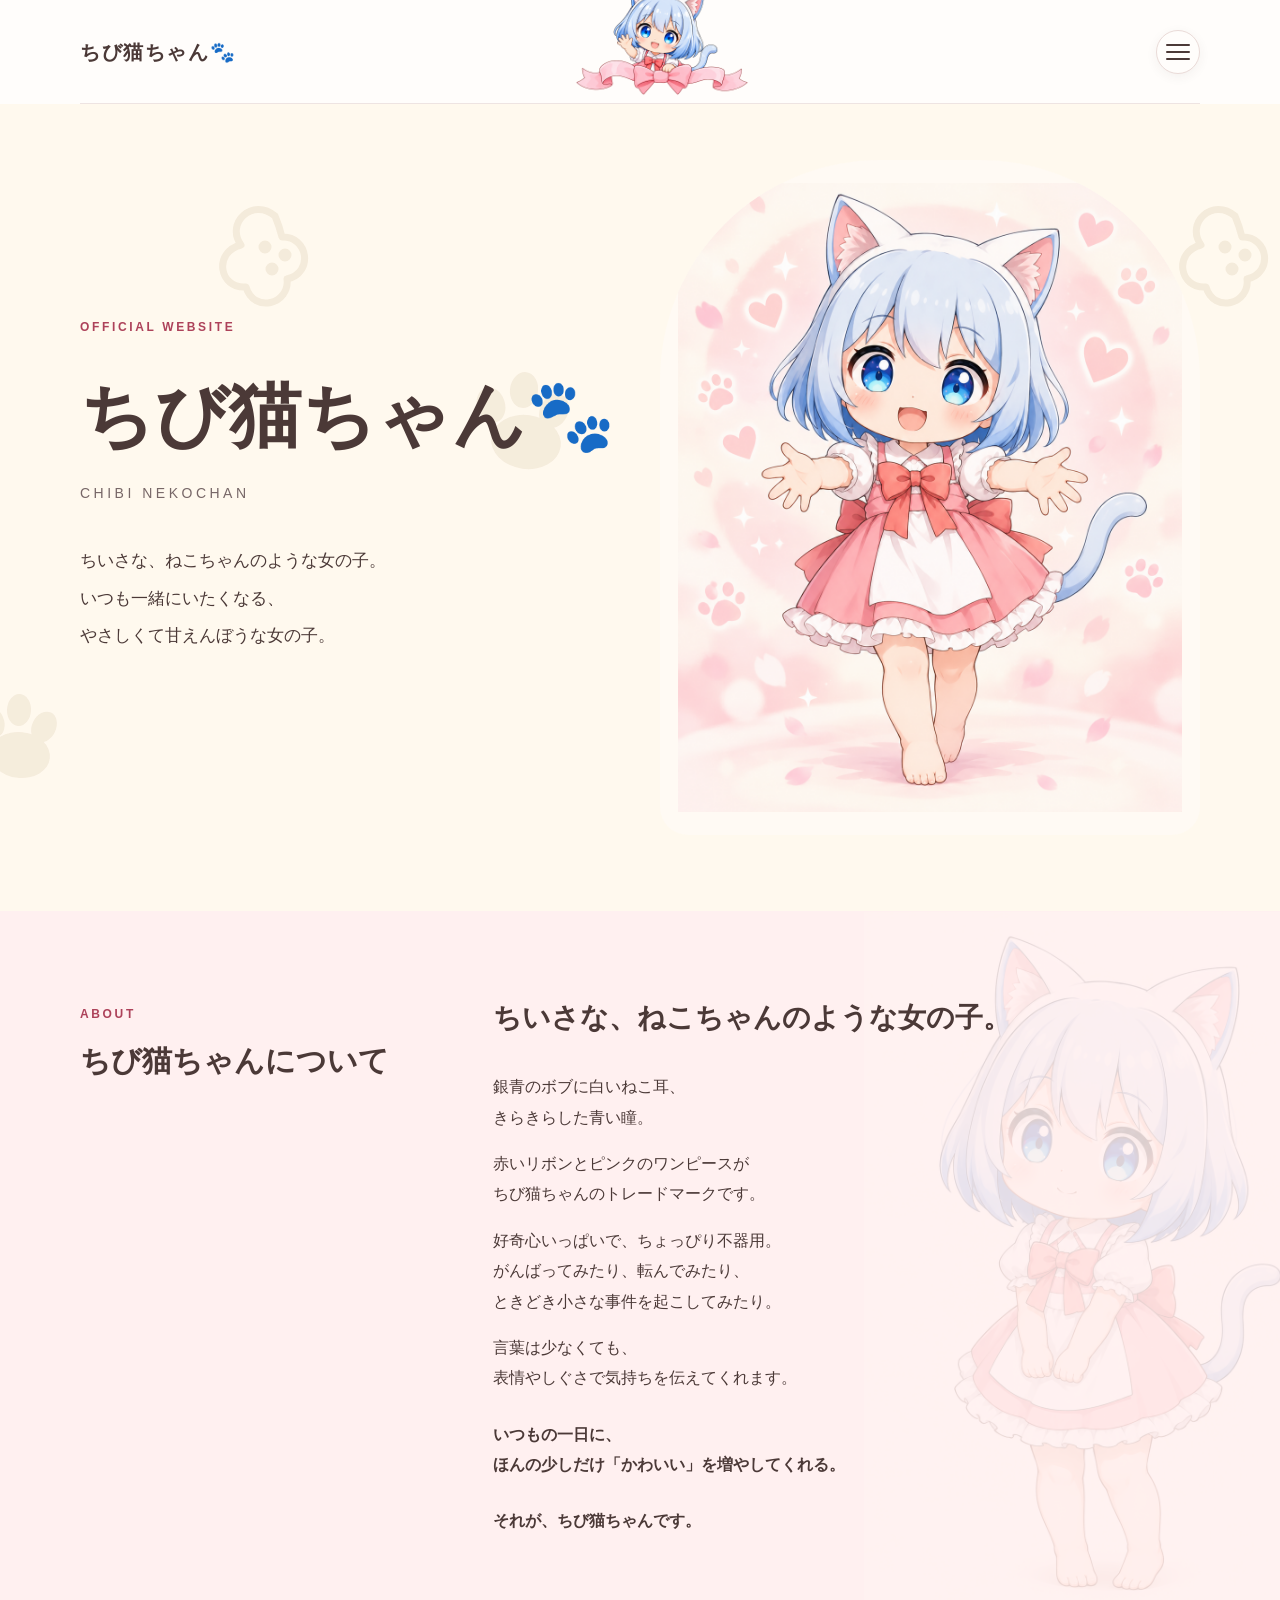
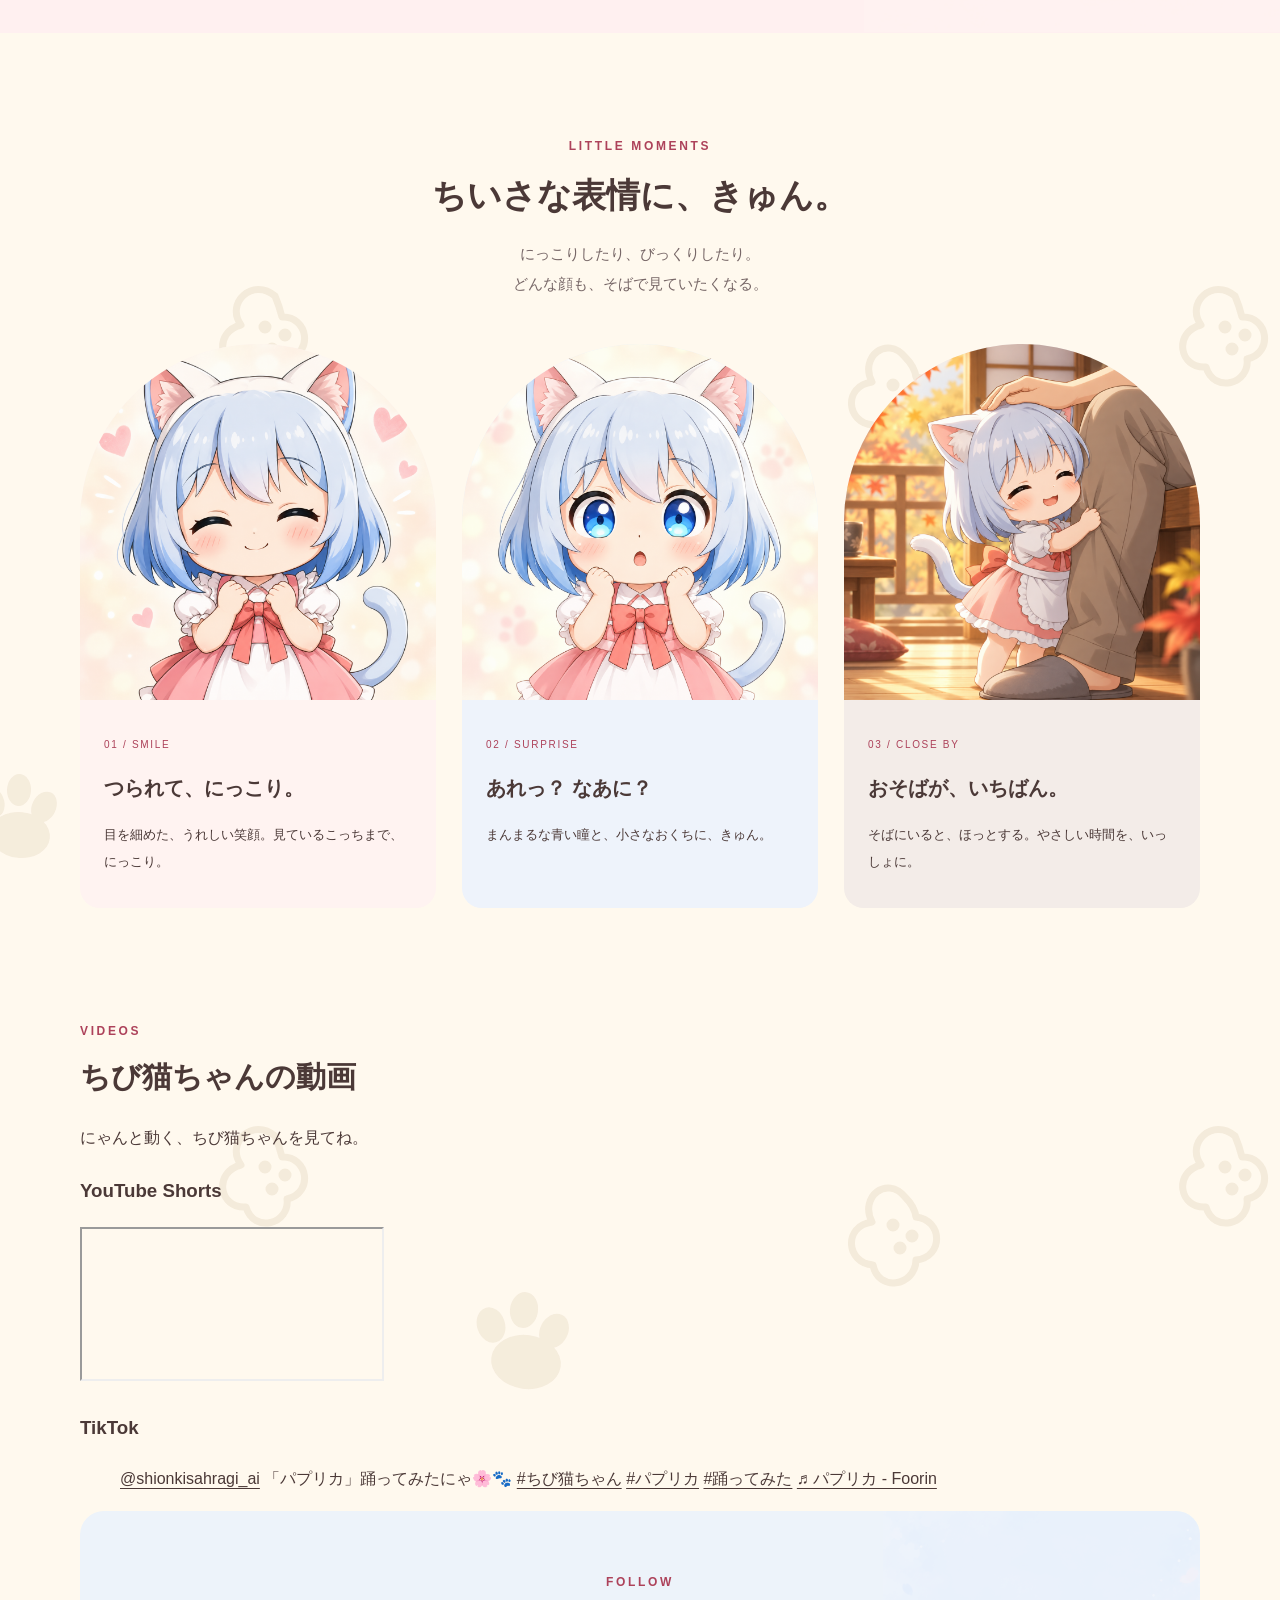
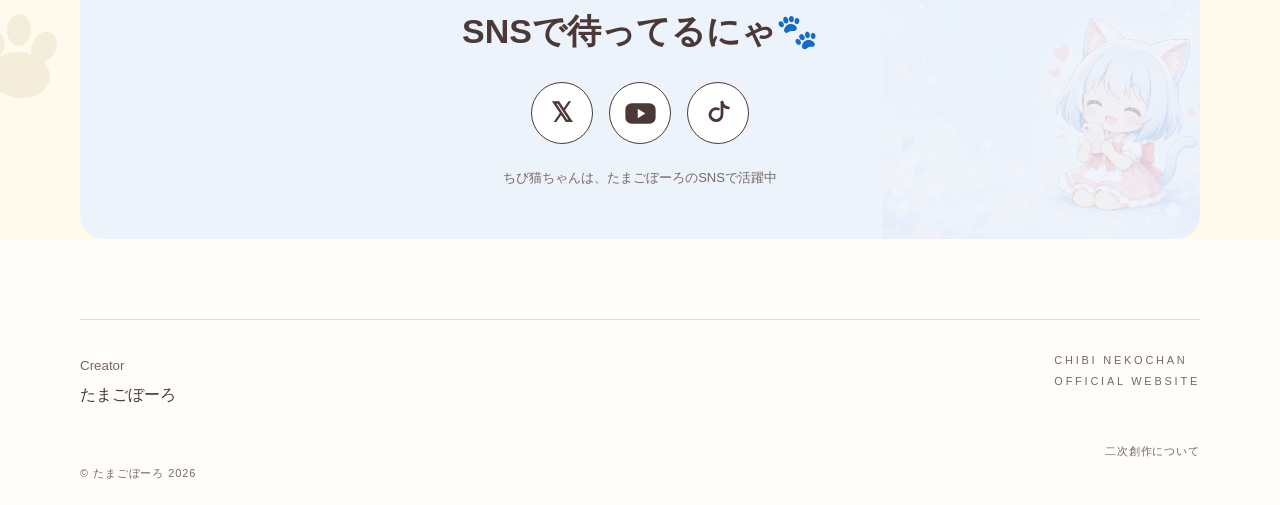
==== commit 1c4c48a1: "YouTube ShortsとTikTokを追加" ====
--- a/index.html
+++ b/index.html
@@ -3,7 +3,7 @@
 <title>ちび猫ちゃん | 公式サイト</title><meta name="description" content="ちび猫ちゃん公式サイト。銀青のボブと白いねこ耳、青い瞳が目印の、手のひらサイズのオリジナルキャラクター。プロフィールやかわいい表情、X・YouTube・TikTokをご紹介します。"><link rel="canonical" href="https://chibi-nekochan.github.io/">
 <meta property="og:type" content="website"><meta property="og:locale" content="ja_JP"><meta property="og:site_name" content="ちび猫ちゃん"><meta property="og:title" content="ちび猫ちゃん | 公式サイト"><meta property="og:description" content="ちび猫ちゃん公式サイト。銀青のボブと白いねこ耳、青い瞳が目印の、手のひらサイズのオリジナルキャラクター。プロフィールやかわいい表情、X・YouTube・TikTokをご紹介します。"><meta property="og:url" content="https://chibi-nekochan.github.io/"><meta property="og:image" content="https://chibi-nekochan.github.io/og.png"><meta name="twitter:image" content="https://chibi-nekochan.github.io/og.png"><meta property="og:image:alt" content="ちび猫ちゃん"><meta name="twitter:card" content="summary_large_image"><meta name="twitter:title" content="ちび猫ちゃん | 公式サイト"><meta name="twitter:description" content="ちび猫ちゃん公式サイト。銀青のボブと白いねこ耳、青い瞳が目印の、手のひらサイズのオリジナルキャラクター。プロフィールやかわいい表情、X・YouTube・TikTokをご紹介します。"><meta name="theme-color" content="#e7f1f8">
 <link rel="icon" href="favicon.svg" type="image/svg+xml"><link rel="stylesheet" href="style-social-final.css?v=paper-01"><script type="application/ld+json">{"@context": "https://schema.org", "@type": "WebSite", "name": "ちび猫ちゃん公式サイト", "alternateName": "Chibi Nekochan", "url": "https://chibi-nekochan.github.io/", "inLanguage": "ja", "description": "ちび猫ちゃん公式サイト。銀青のボブと白いねこ耳、青い瞳が目印の、手のひらサイズのオリジナルキャラクター。プロフィールやかわいい表情、X・YouTube・TikTokをご紹介します。"}</script></head>
-<body><a class="skip" href="#main">本文へ移動</a><div class="wrap"><header><img class="header-character" src="header-title-art.png" alt="" aria-hidden="true"><a class="brand" href="./">ちび猫ちゃん<span aria-hidden="true">🐾</span></a><button class="menu-toggle" type="button" aria-expanded="false" aria-controls="main-menu"><span class="menu-icon" aria-hidden="true"></span><span class="sr-only">メニューを開く</span></button><nav id="main-menu" aria-label="メインメニュー"><a href="#about">ABOUT</a><a href="#charm">LITTLE MOMENTS</a><a href="#social">SNS</a><a href="https://x.com/ShionKisahragi/status/2068076751985741829?s=20" target="_blank" rel="noopener noreferrer">GUIDELINES</a></nav></header>
+<body><a class="skip" href="#main">本文へ移動</a><div class="wrap"><header><img class="header-character" src="header-title-art.png" alt="" aria-hidden="true"><a class="brand" href="./">ちび猫ちゃん<span aria-hidden="true">🐾</span></a><button class="menu-toggle" type="button" aria-expanded="false" aria-controls="main-menu"><span class="menu-icon" aria-hidden="true"></span><span class="sr-only">メニューを開く</span></button><nav id="main-menu" aria-label="メインメニュー"><a href="#about">ABOUT</a><a href="#charm">LITTLE MOMENTS</a><a href="#videos">VIDEOS</a><a href="#social">SNS</a><a href="https://x.com/ShionKisahragi/status/2068076751985741829?s=20" target="_blank" rel="noopener noreferrer">GUIDELINES</a></nav></header>
 </div><main id="main"><div class="wrap"><section class="hero "><div><p class="eyebrow">OFFICIAL WEBSITE</p><h1>ちび猫ちゃん🐾</h1><p class="english">CHIBI NEKOCHAN</p><p class="intro">ちいさな、ねこちゃんのような女の子。<br>いつも一緒にいたくなる、<br>やさしくて甘えんぼうな女の子。</p></div><div class="portrait"><img src="hero-welcome.png" alt="銀青のボブ、白いねこ耳、ピンクのワンピース姿のちび猫ちゃん" width="1122" height="1402" fetchpriority="high"></div></section></div>
-<section class="about" id="about"><img class="about-character" src="character-portrait.png" alt="" aria-hidden="true"><div class="wrap section-grid"><div><p class="eyebrow">ABOUT</p><h2>ちび猫ちゃんについて</h2></div><div class="about-copy"><p class="about-lead">ちいさな、ねこちゃんの<span class="mobile-break"><br></span>ような女の子。</p><p>銀青のボブに白いねこ耳、<br>きらきらした青い瞳。</p><p>赤いリボンとピンクのワンピースが<br>ちび猫ちゃんのトレードマークです。</p><p>好奇心いっぱいで、ちょっぴり不器用。<br>がんばってみたり、転んでみたり、<br>ときどき小さな事件を起こしてみたり。</p><p>言葉は少なくても、<br>表情やしぐさで気持ちを伝えてくれます。</p><p class="about-final">いつもの一日に、<br>ほんの少しだけ「かわいい」を増やしてくれる。</p><p class="about-final">それが、ちび猫ちゃんです。</p></div></div></section><section class="charm wrap" id="charm"><div class="charm-heading"><p class="eyebrow">LITTLE MOMENTS</p><h2>ちいさな表情に、きゅん。</h2><p>にっこりしたり、びっくりしたり。<br>どんな顔も、そばで見ていたくなる。</p></div><div class="charm-grid"><article class="charm-card"><button class="image-open" type="button" data-image="smile.png" data-alt="目を細めてにっこり笑うちび猫ちゃん" aria-label="笑顔のちび猫ちゃんを大きく見る"><img src="smile.png" width="1024" height="1024" alt="目を細めてにっこり笑うちび猫ちゃん" loading="lazy"></button><div class="charm-copy"><span class="moment">01 / SMILE</span><h3>つられて、にっこり。</h3><p>目を細めた、うれしい笑顔。<br class="mobile-card-break">見ているこっちまで、にっこり。</p></div></article><article class="charm-card"><button class="image-open" type="button" data-image="surprise.png" data-alt="青い瞳をまんまるにしてびっくりするちび猫ちゃん" aria-label="びっくり顔のちび猫ちゃんを大きく見る"><img src="surprise.png" width="1024" height="1024" alt="青い瞳をまんまるにしてびっくりするちび猫ちゃん" loading="lazy"></button><div class="charm-copy"><span class="moment">02 / SURPRISE</span><h3>あれっ？ なあに？</h3><p>まんまるな青い瞳と、<br class="mobile-card-break">小さなおくちに、きゅん。</p></div></article><article class="charm-card"><button class="image-open" type="button" data-image="close-by.png" data-alt="寄り添いながら頭をなでられて、にっこり笑うちび猫ちゃん" aria-label="寄り添うちび猫ちゃんを大きく見る"><img src="close-by.png" width="1024" height="1024" alt="寄り添いながら頭をなでられて、にっこり笑うちび猫ちゃん" loading="lazy"></button><div class="charm-copy"><span class="moment">03 / CLOSE BY</span><h3>おそばが、いちばん。</h3><p>そばにいると、ほっとする。<br class="mobile-card-break">やさしい時間を、いっしょに。</p></div></article></div></section><section class="social wrap" id="social"><img class="social-character" src="social-happy.png" alt="" aria-hidden="true"><p class="eyebrow">FOLLOW</p><p class="social-main">SNSで待ってるにゃ🐾</p><div class="social-links"><a class="button social-icon social-x" href="https://x.com/ShionKisahragi/" aria-label="Xを開く"><span class="x-mark" aria-hidden="true">𝕏</span></a><a class="button social-icon social-youtube" href="https://www.youtube.com/@ShionKisahragi" aria-label="YouTubeを開く"><svg class="youtube-mark" viewBox="0 0 48 34" aria-hidden="true"><rect x="2" y="2" width="44" height="30" rx="9" fill="currentColor"/><path d="M20 10l11 7-11 7z" fill="#fff"/></svg></a><a class="button social-icon social-tiktok" href="https://www.tiktok.com/@shionkisahragi_ai" aria-label="TikTokを開く"><svg class="tiktok-mark" viewBox="0 0 44 44" aria-hidden="true"><path d="M27 6v17.5a8.5 8.5 0 1 1-5.2-7.8" fill="none" stroke="currentColor" stroke-width="4" stroke-linecap="round"/><path d="M27 6c1.5 5 4.4 7.5 9 8" fill="none" stroke="currentColor" stroke-width="4" stroke-linecap="round"/></svg></a></div><p class="social-note">ちび猫ちゃんは、たまごぼーろのSNSで活躍中</p></section></main>
+<section class="about" id="about"><img class="about-character" src="character-portrait.png" alt="" aria-hidden="true"><div class="wrap section-grid"><div><p class="eyebrow">ABOUT</p><h2>ちび猫ちゃんについて</h2></div><div class="about-copy"><p class="about-lead">ちいさな、ねこちゃんの<span class="mobile-break"><br></span>ような女の子。</p><p>銀青のボブに白いねこ耳、<br>きらきらした青い瞳。</p><p>赤いリボンとピンクのワンピースが<br>ちび猫ちゃんのトレードマークです。</p><p>好奇心いっぱいで、ちょっぴり不器用。<br>がんばってみたり、転んでみたり、<br>ときどき小さな事件を起こしてみたり。</p><p>言葉は少なくても、<br>表情やしぐさで気持ちを伝えてくれます。</p><p class="about-final">いつもの一日に、<br>ほんの少しだけ「かわいい」を増やしてくれる。</p><p class="about-final">それが、ちび猫ちゃんです。</p></div></div></section><section class="charm wrap" id="charm"><div class="charm-heading"><p class="eyebrow">LITTLE MOMENTS</p><h2>ちいさな表情に、きゅん。</h2><p>にっこりしたり、びっくりしたり。<br>どんな顔も、そばで見ていたくなる。</p></div><div class="charm-grid"><article class="charm-card"><button class="image-open" type="button" data-image="smile.png" data-alt="目を細めてにっこり笑うちび猫ちゃん" aria-label="笑顔のちび猫ちゃんを大きく見る"><img src="smile.png" width="1024" height="1024" alt="目を細めてにっこり笑うちび猫ちゃん" loading="lazy"></button><div class="charm-copy"><span class="moment">01 / SMILE</span><h3>つられて、にっこり。</h3><p>目を細めた、うれしい笑顔。<br class="mobile-card-break">見ているこっちまで、にっこり。</p></div></article><article class="charm-card"><button class="image-open" type="button" data-image="surprise.png" data-alt="青い瞳をまんまるにしてびっくりするちび猫ちゃん" aria-label="びっくり顔のちび猫ちゃんを大きく見る"><img src="surprise.png" width="1024" height="1024" alt="青い瞳をまんまるにしてびっくりするちび猫ちゃん" loading="lazy"></button><div class="charm-copy"><span class="moment">02 / SURPRISE</span><h3>あれっ？ なあに？</h3><p>まんまるな青い瞳と、<br class="mobile-card-break">小さなおくちに、きゅん。</p></div></article><article class="charm-card"><button class="image-open" type="button" data-image="close-by.png" data-alt="寄り添いながら頭をなでられて、にっこり笑うちび猫ちゃん" aria-label="寄り添うちび猫ちゃんを大きく見る"><img src="close-by.png" width="1024" height="1024" alt="寄り添いながら頭をなでられて、にっこり笑うちび猫ちゃん" loading="lazy"></button><div class="charm-copy"><span class="moment">03 / CLOSE BY</span><h3>おそばが、いちばん。</h3><p>そばにいると、ほっとする。<br class="mobile-card-break">やさしい時間を、いっしょに。</p></div></article></div></section><section class="videos wrap" id="videos" aria-labelledby="videos-title"><div class="videos-heading"><p class="eyebrow">VIDEOS</p><h2 id="videos-title">ちび猫ちゃんの動画</h2><p>にゃんと動く、ちび猫ちゃんを見てね。</p></div><div class="video-grid"><article class="video-card"><h3>YouTube Shorts</h3><div class="video-frame"><iframe src="https://www.youtube.com/embed/J6UZkqdpNkE" title="にゃ‼️待ってたにゃ🐾 #chibi #shorts #猫耳" allow="accelerometer; autoplay; clipboard-write; encrypted-media; gyroscope; picture-in-picture; web-share" referrerpolicy="strict-origin-when-cross-origin" allowfullscreen></iframe></div></article><article class="video-card"><h3>TikTok</h3><div class="tiktok-frame"><blockquote class="tiktok-embed" cite="https://www.tiktok.com/@shionkisahragi_ai/video/7686858586126929172" data-video-id="7686858586126929172"><section><a target="_blank" rel="noopener noreferrer" title="@shionkisahragi_ai" href="https://www.tiktok.com/@shionkisahragi_ai?refer=embed">@shionkisahragi_ai</a> 「パプリカ」踊ってみたにゃ🌸🐾 <a title="ちび猫ちゃん" target="_blank" rel="noopener noreferrer" href="https://www.tiktok.com/tag/%E3%81%A1%E3%81%B3%E7%8C%AB%E3%81%A1%E3%82%83%E3%82%93?refer=embed">#ちび猫ちゃん</a> <a title="パプリカ" target="_blank" rel="noopener noreferrer" href="https://www.tiktok.com/tag/%E3%83%91%E3%83%97%E3%83%AA%E3%82%AB?refer=embed">#パプリカ</a> <a title="踊ってみた" target="_blank" rel="noopener noreferrer" href="https://www.tiktok.com/tag/%E8%B8%8A%E3%81%A3%E3%81%A6%E3%81%BF%E3%81%9F?refer=embed">#踊ってみた</a> <a target="_blank" rel="noopener noreferrer" title="♬ パプリカ - Foorin" href="https://www.tiktok.com/music/%E3%83%91%E3%83%97%E3%83%AA%E3%82%AB-6748324482244413445?refer=embed">♬ パプリカ - Foorin</a></section></blockquote></div></article></div><script async src="https://www.tiktok.com/embed.js"></script></section><section class="social wrap" id="social"><img class="social-character" src="social-happy.png" alt="" aria-hidden="true"><p class="eyebrow">FOLLOW</p><p class="social-main">SNSで待ってるにゃ🐾</p><div class="social-links"><a class="button social-icon social-x" href="https://x.com/ShionKisahragi/" aria-label="Xを開く"><span class="x-mark" aria-hidden="true">𝕏</span></a><a class="button social-icon social-youtube" href="https://www.youtube.com/@ShionKisahragi" aria-label="YouTubeを開く"><svg class="youtube-mark" viewBox="0 0 48 34" aria-hidden="true"><rect x="2" y="2" width="44" height="30" rx="9" fill="currentColor"/><path d="M20 10l11 7-11 7z" fill="#fff"/></svg></a><a class="button social-icon social-tiktok" href="https://www.tiktok.com/@shionkisahragi_ai" aria-label="TikTokを開く"><svg class="tiktok-mark" viewBox="0 0 44 44" aria-hidden="true"><path d="M27 6v17.5a8.5 8.5 0 1 1-5.2-7.8" fill="none" stroke="currentColor" stroke-width="4" stroke-linecap="round"/><path d="M27 6c1.5 5 4.4 7.5 9 8" fill="none" stroke="currentColor" stroke-width="4" stroke-linecap="round"/></svg></a></div><p class="social-note">ちび猫ちゃんは、たまごぼーろのSNSで活躍中</p></section></main>
 <dialog class="image-dialog" aria-label="画像を拡大表示"><button class="dialog-close" type="button" aria-label="拡大表示を閉じる">×</button><img src="" alt=""></dialog><script>const menuButton=document.querySelector('.menu-toggle');const menu=document.querySelector('#main-menu');menuButton.addEventListener('click',()=>{const open=menuButton.getAttribute('aria-expanded')==='true';menuButton.setAttribute('aria-expanded',String(!open));menu.classList.toggle('is-open',!open);menuButton.querySelector('.sr-only').textContent=open?'メニューを開く':'メニューを閉じる'});menu.querySelectorAll('a').forEach(link=>link.addEventListener('click',()=>{menuButton.setAttribute('aria-expanded','false');menu.classList.remove('is-open');menuButton.querySelector('.sr-only').textContent='メニューを開く'}));const dialog=document.querySelector('.image-dialog');const dialogImage=dialog.querySelector('img');document.querySelectorAll('.image-open').forEach(button=>button.addEventListener('click',()=>{dialogImage.src=button.dataset.image;dialogImage.alt=button.dataset.alt;dialog.showModal()}));dialog.querySelector('.dialog-close').addEventListener('click',()=>dialog.close());dialog.addEventListener('click',event=>{if(event.target===dialog)dialog.close()});</script><div class="wrap"><section class="creator" aria-label="クリエイター"><p><small>Creator</small><br>たまごぼーろ</p><p class="english">CHIBI NEKOCHAN<br>OFFICIAL WEBSITE</p></section><footer><span>© たまごぼーろ 2026</span><a href="https://x.com/ShionKisahragi/status/2068076751985741829?s=20" target="_blank" rel="noopener noreferrer">二次創作について</a></footer></div></body></html>
--- a/style-social-final.css
+++ b/style-social-final.css
@@ -1,4 +1,7 @@
 :root{color-scheme:light;--ink:#263e52;--muted:#586c7a;--paper:#fffdf9;--blue:#e7f1f8;--accent:#a63e4e}*{box-sizing:border-box}html{scroll-behavior:smooth}body{margin:0;background:var(--paper);color:var(--ink);font-family:"Hiragino Kaku Gothic ProN","Yu Gothic",sans-serif;line-height:1.9}a{color:inherit;text-underline-offset:.25em}a:focus-visible{outline:3px solid var(--accent);outline-offset:6px}.skip{position:absolute;left:20px;top:-100px}.skip:focus{top:12px;background:white;padding:8px;z-index:2}.wrap{width:min(1120px,calc(100% - 48px));margin:auto}header{display:flex;align-items:center;justify-content:space-between;padding:26px 0;gap:24px}.brand{font-weight:800;text-decoration:none;font-size:20px;letter-spacing:.08em}nav{display:flex;gap:24px;font-size:13px}nav a{text-decoration:none}.hero{min-height:650px;display:grid;grid-template-columns:1fr 1fr;align-items:center;gap:50px;padding:70px 0 100px}.eyebrow{color:var(--accent);font-size:12px;letter-spacing:.22em;font-weight:700}h1{font-size:clamp(44px,6vw,76px);line-height:1.35;letter-spacing:.06em;margin:28px 0 16px}.english{font-size:14px;letter-spacing:.25em;color:var(--muted)}.intro{margin:36px 0;max-width:32em}.button{display:inline-block;padding:14px 28px;border:1px solid var(--ink);border-radius:999px;text-decoration:none;font-size:14px}.button:hover{background:var(--ink);color:white}.portrait{background:var(--blue);border-radius:48% 48% 16px 16px;overflow:hidden;aspect-ratio:4/5}.portrait img{width:100%;height:100%;object-fit:contain;display:block}.text-only{grid-template-columns:1fr;min-height:530px}.about{background:var(--blue);padding:80px 0}.section-grid{display:grid;grid-template-columns:1fr 2fr;gap:60px}h2{font-size:30px;line-height:1.5;margin:10px 0 24px}.social{padding:80px 0}.social-links{display:flex;flex-wrap:wrap;gap:16px}.creator{border-top:1px solid #d9e0e3;padding:40px 0;display:flex;justify-content:space-between;gap:24px}.creator p{margin:0}.creator small{color:var(--muted)}footer{padding:22px 0;font-size:11px;letter-spacing:.08em;color:var(--muted)}@media(max-width:700px){.wrap{width:calc(100% - 36px)}header{padding:20px 0;gap:12px}.brand{font-size:17px}nav{gap:14px;font-size:12px}.hero{grid-template-columns:1fr;padding:40px 0 60px;gap:32px;min-height:0}h1{font-size:46px}.portrait{max-width:440px;width:100%;margin:auto}.intro{margin:24px 0}.section-grid{grid-template-columns:1fr;gap:12px}.about,.social{padding:52px 0}.creator{flex-direction:column;gap:12px}}@media(prefers-reduced-motion:reduce){html{scroll-behavior:auto}}
+/* Keep the About character clear of the paper pattern. */
+section.about{background:#fff0f0!important}
+
 :root{--paper:#fffdfb;--ink:#4b3937;--muted:#776767;--blue:#edf3fa;--accent:#ad425a}header{border-bottom:1px solid #eee4e2}.hero{gap:40px;padding:56px 0 76px;min-height:670px}h1{font-size:clamp(44px,5.6vw,72px);letter-spacing:.01em;white-space:nowrap}.portrait{background:#fff7f3;border-radius:220px 220px 28px 28px;aspect-ratio:4/5}.portrait img{object-fit:cover;object-position:center}.intro{font-size:17px;line-height:2.2}.about{position:relative;overflow:hidden;background:#fff0f0}.about .section-grid{position:relative;z-index:1}.about-character{position:absolute;right:-5vw;top:50%;width:min(42vw,480px);transform:translateY(-50%);opacity:.14;pointer-events:none;user-select:none}.about-lead{font-size:28px;font-weight:700;margin-top:0}.about-final{margin-top:26px;font-weight:700;line-height:1.9}.profile{margin:30px 0 0}.profile div{display:flex;gap:24px;border-top:1px solid #e7d5d5;padding:12px 0}.profile dt{font-size:13px;min-width:65px;color:var(--muted)}.profile dd{margin:0;font-size:14px}.design{padding:90px 0}.section-heading{display:flex;justify-content:space-between;align-items:center;gap:24px;margin-bottom:30px}.section-heading>p{font-size:14px;color:var(--muted)}.design-image{display:block;max-width:760px;margin:auto;border:1px solid #f0e5e5;border-radius:20px;overflow:hidden;background:white}.design-image img{display:block;width:100%;height:auto}.image-note{text-align:center;color:var(--muted);font-size:12px}.social{background:var(--blue);border-radius:24px;padding:48px;text-align:center;margin-bottom:80px}.social-links{justify-content:center;margin-top:24px}.social-links a{min-width:160px;background:#fff}.social-links a:hover{background:var(--ink)}.creator{padding:30px 0}.creator .english{font-size:11px}@media(max-width:700px){header{gap:10px}.brand{font-size:16px}nav{gap:12px;font-size:11px}.hero{padding:32px 0 48px;gap:28px;min-height:0}.hero h1{font-size:clamp(37px,10.8vw,60px)}.hero .eyebrow{margin-top:0}.hero .intro{font-size:15px}.portrait{max-width:370px;aspect-ratio:4/5}.section-heading{display:block}.design{padding:52px 0}.social{padding:32px 20px;margin-bottom:48px}.about-lead{font-size:20px;letter-spacing:-.02em;line-height:1.55}.about-copy>p:not(.about-lead){font-size:15px;line-height:1.95;letter-spacing:.015em}.about-final{font-size:15px!important;line-height:1.8!important;letter-spacing:.02em}.profile div{gap:12px}h2{font-size:25px}.social-links a{min-width:130px}}
 
 .portrait{background:#fffaf4}.portrait img{object-fit:contain;padding:18px}
@@ -22,10 +25,7 @@
 
 .social-links .social-icon{display:grid;place-items:center;min-width:0;width:62px;height:62px;padding:0;border-radius:50%;font-family:Arial,sans-serif;font-size:27px;font-weight:700;line-height:1}.social-links .social-icon:hover{background:var(--ink);color:#fff}@media(max-width:700px){.social-links{gap:18px}.social-links .social-icon{width:56px;height:56px;font-size:24px}}
 
-.social-icon svg{display:block;width:28px;height:28px}.social-youtube svg{width:33px;height:25px}.social-tiktok svg{width:31px;height:31px}.social-icon .x-mark{font-size:27px;line-height:1}
-
-
-header{overflow:hidden;isolation:isolate}.header-character{position:absolute;z-index:-1;left:52%;top:-24px;width:180px;max-width:none;transform:translateX(-50%);opacity:1;pointer-events:none;user-select:none}.brand,header nav,.menu-toggle{position:relative;z-index:1}.social-main{margin:12px 0 24px;font-size:clamp(24px,3.2vw,34px);font-weight:700;line-height:1.55}.social-note{margin:22px 0 0;font-size:13px;color:var(--muted)}.social .social-links{margin-top:0}@media(max-width:700px){.header-character{width:132px;top:-18px;opacity:1}.social-main{font-size:24px;margin:8px 0 22px}.social-note{font-size:12px;margin-top:18px}}
+.social-icon svg{display:block;width:28px;height:28px}.social-youtube svg{width:33px;height:25px}.social-tiktok svg{width:31px;height:31px}.social-icon .x-mark{font-size:27px;line-height:1}header{overflow:visible;isolation:isolate;z-index:100}.header-character{position:absolute;z-index:-1;left:52%;top:-24px;width:180px;max-width:none;transform:translateX(-50%);opacity:1;pointer-events:none;user-select:none}.brand,header nav,.menu-toggle{position:relative;z-index:1}.social-main{margin:12px 0 24px;font-size:clamp(24px,3.2vw,34px);font-weight:700;line-height:1.55}.social-note{margin:22px 0 0;font-size:13px;color:var(--muted)}.social .social-links{margin-top:0}@media(max-width:700px){.header-character{width:132px;top:-18px;opacity:1}.social-main{font-size:24px;margin:8px 0 22px}.social-note{font-size:12px;margin-top:18px}}
 
 
 /* One menu pattern on every screen: the panel floats over the page, so the header rule never moves. */
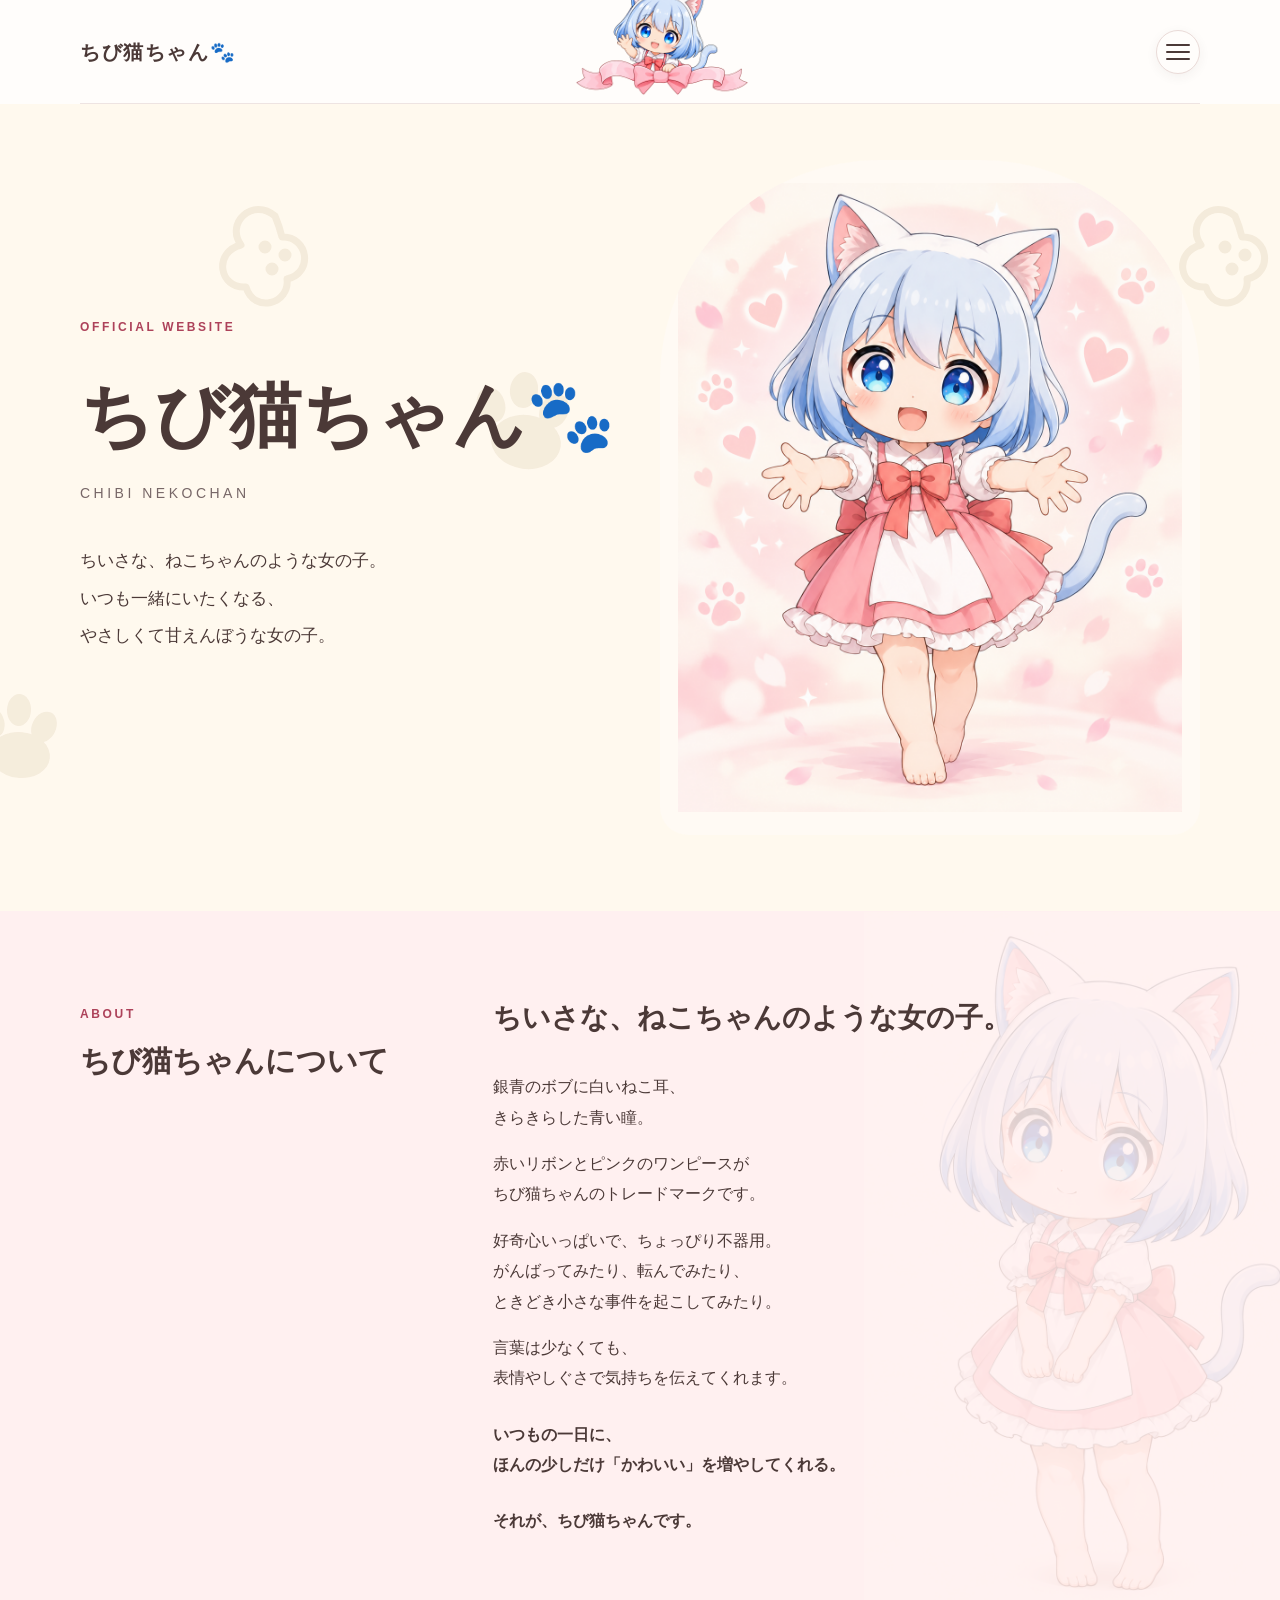
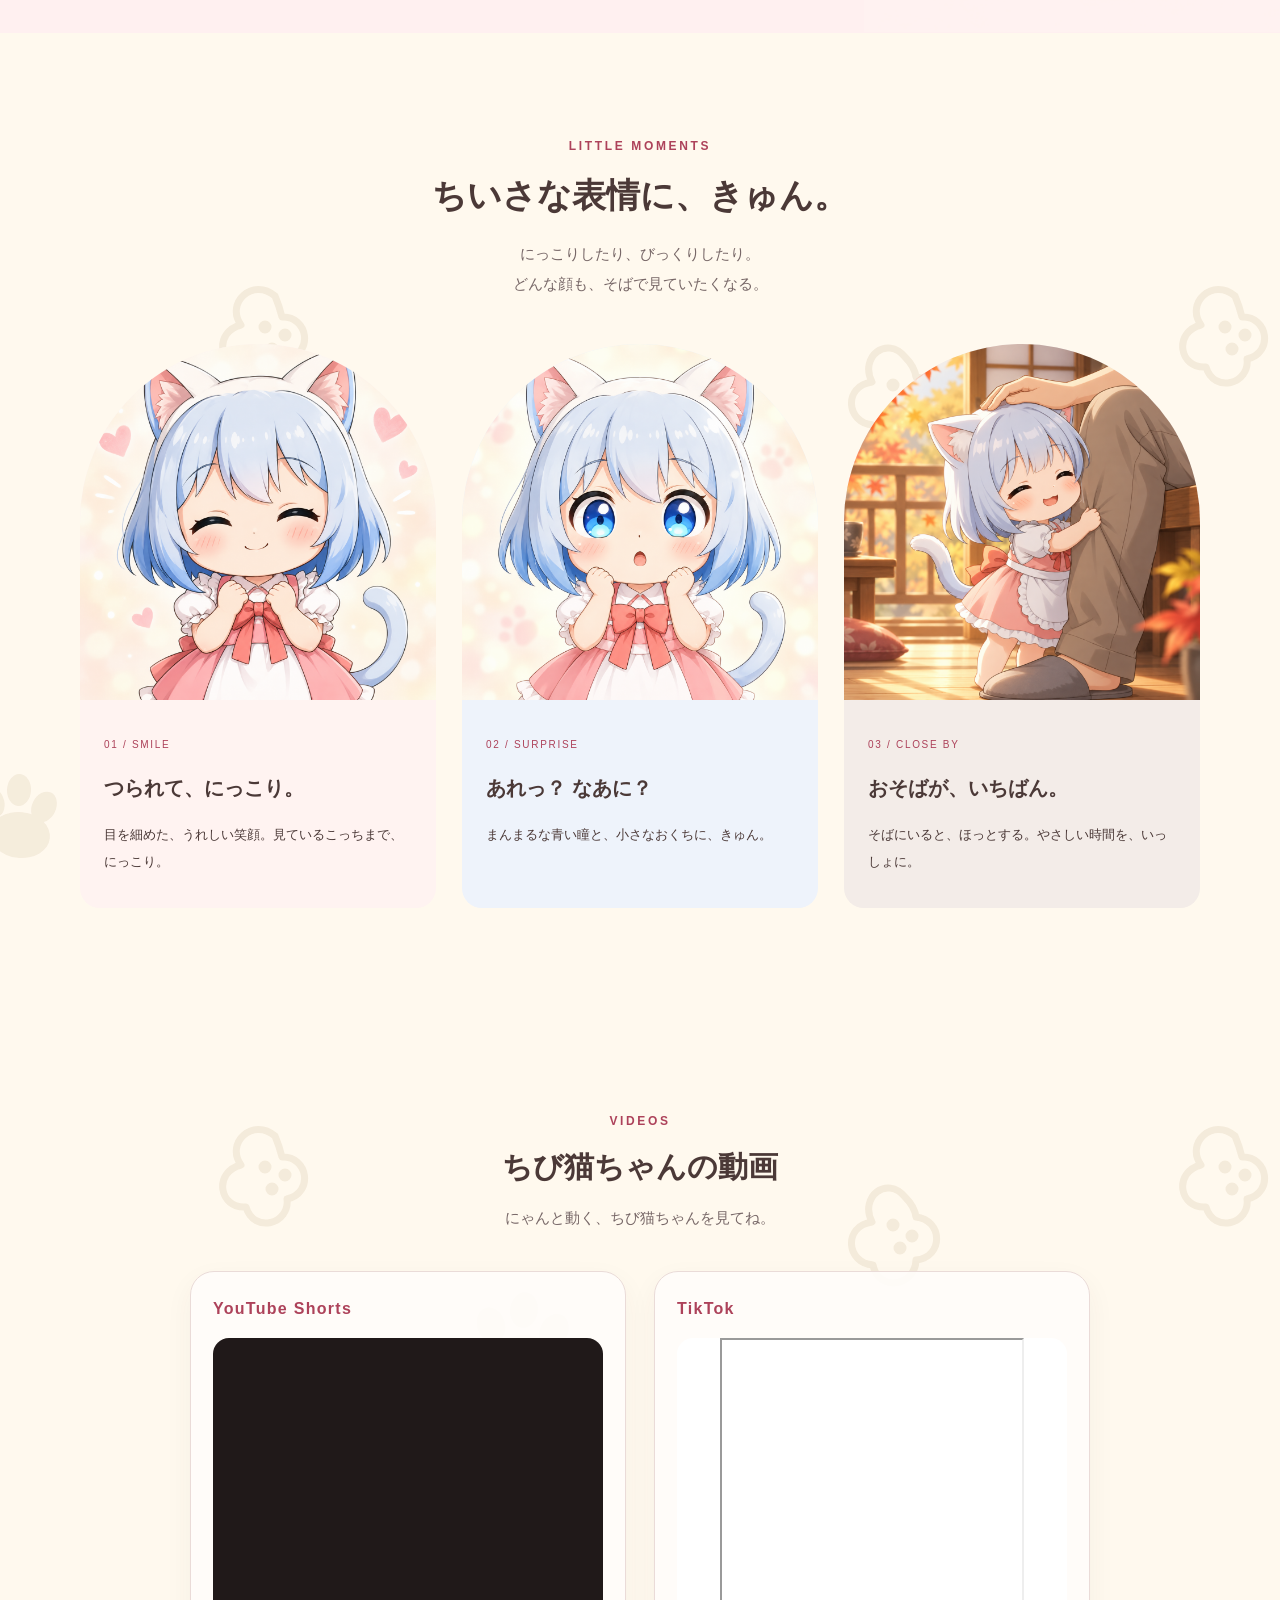
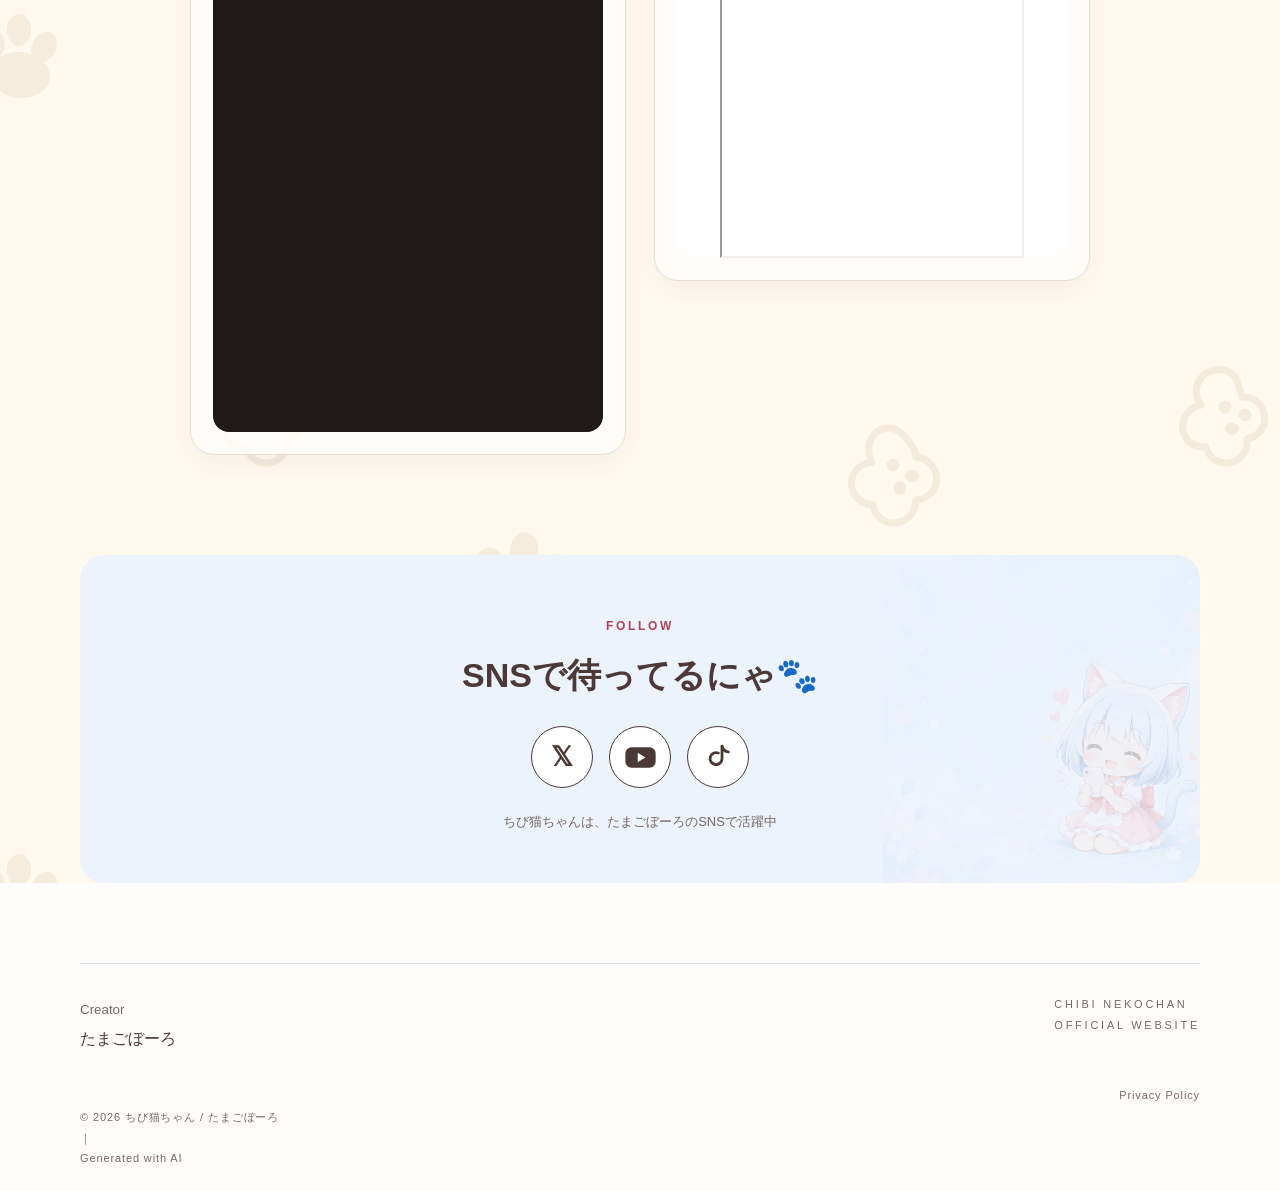
==== commit 2c48d93f: "Update index.html" ====
--- a/index.html
+++ b/index.html
@@ -5,5 +5,5 @@
 <link rel="icon" href="favicon.svg" type="image/svg+xml"><link rel="stylesheet" href="style-social-final.css?v=paper-01"><script type="application/ld+json">{"@context": "https://schema.org", "@type": "WebSite", "name": "ちび猫ちゃん公式サイト", "alternateName": "Chibi Nekochan", "url": "https://chibi-nekochan.github.io/", "inLanguage": "ja", "description": "ちび猫ちゃん公式サイト。銀青のボブと白いねこ耳、青い瞳が目印の、手のひらサイズのオリジナルキャラクター。プロフィールやかわいい表情、X・YouTube・TikTokをご紹介します。"}</script></head>
 <body><a class="skip" href="#main">本文へ移動</a><div class="wrap"><header><img class="header-character" src="header-title-art.png" alt="" aria-hidden="true"><a class="brand" href="./">ちび猫ちゃん<span aria-hidden="true">🐾</span></a><button class="menu-toggle" type="button" aria-expanded="false" aria-controls="main-menu"><span class="menu-icon" aria-hidden="true"></span><span class="sr-only">メニューを開く</span></button><nav id="main-menu" aria-label="メインメニュー"><a href="#about">ABOUT</a><a href="#charm">LITTLE MOMENTS</a><a href="#videos">VIDEOS</a><a href="#social">SNS</a><a href="https://x.com/ShionKisahragi/status/2068076751985741829?s=20" target="_blank" rel="noopener noreferrer">GUIDELINES</a></nav></header>
 </div><main id="main"><div class="wrap"><section class="hero "><div><p class="eyebrow">OFFICIAL WEBSITE</p><h1>ちび猫ちゃん🐾</h1><p class="english">CHIBI NEKOCHAN</p><p class="intro">ちいさな、ねこちゃんのような女の子。<br>いつも一緒にいたくなる、<br>やさしくて甘えんぼうな女の子。</p></div><div class="portrait"><img src="hero-welcome.png" alt="銀青のボブ、白いねこ耳、ピンクのワンピース姿のちび猫ちゃん" width="1122" height="1402" fetchpriority="high"></div></section></div>
-<section class="about" id="about"><img class="about-character" src="character-portrait.png" alt="" aria-hidden="true"><div class="wrap section-grid"><div><p class="eyebrow">ABOUT</p><h2>ちび猫ちゃんについて</h2></div><div class="about-copy"><p class="about-lead">ちいさな、ねこちゃんの<span class="mobile-break"><br></span>ような女の子。</p><p>銀青のボブに白いねこ耳、<br>きらきらした青い瞳。</p><p>赤いリボンとピンクのワンピースが<br>ちび猫ちゃんのトレードマークです。</p><p>好奇心いっぱいで、ちょっぴり不器用。<br>がんばってみたり、転んでみたり、<br>ときどき小さな事件を起こしてみたり。</p><p>言葉は少なくても、<br>表情やしぐさで気持ちを伝えてくれます。</p><p class="about-final">いつもの一日に、<br>ほんの少しだけ「かわいい」を増やしてくれる。</p><p class="about-final">それが、ちび猫ちゃんです。</p></div></div></section><section class="charm wrap" id="charm"><div class="charm-heading"><p class="eyebrow">LITTLE MOMENTS</p><h2>ちいさな表情に、きゅん。</h2><p>にっこりしたり、びっくりしたり。<br>どんな顔も、そばで見ていたくなる。</p></div><div class="charm-grid"><article class="charm-card"><button class="image-open" type="button" data-image="smile.png" data-alt="目を細めてにっこり笑うちび猫ちゃん" aria-label="笑顔のちび猫ちゃんを大きく見る"><img src="smile.png" width="1024" height="1024" alt="目を細めてにっこり笑うちび猫ちゃん" loading="lazy"></button><div class="charm-copy"><span class="moment">01 / SMILE</span><h3>つられて、にっこり。</h3><p>目を細めた、うれしい笑顔。<br class="mobile-card-break">見ているこっちまで、にっこり。</p></div></article><article class="charm-card"><button class="image-open" type="button" data-image="surprise.png" data-alt="青い瞳をまんまるにしてびっくりするちび猫ちゃん" aria-label="びっくり顔のちび猫ちゃんを大きく見る"><img src="surprise.png" width="1024" height="1024" alt="青い瞳をまんまるにしてびっくりするちび猫ちゃん" loading="lazy"></button><div class="charm-copy"><span class="moment">02 / SURPRISE</span><h3>あれっ？ なあに？</h3><p>まんまるな青い瞳と、<br class="mobile-card-break">小さなおくちに、きゅん。</p></div></article><article class="charm-card"><button class="image-open" type="button" data-image="close-by.png" data-alt="寄り添いながら頭をなでられて、にっこり笑うちび猫ちゃん" aria-label="寄り添うちび猫ちゃんを大きく見る"><img src="close-by.png" width="1024" height="1024" alt="寄り添いながら頭をなでられて、にっこり笑うちび猫ちゃん" loading="lazy"></button><div class="charm-copy"><span class="moment">03 / CLOSE BY</span><h3>おそばが、いちばん。</h3><p>そばにいると、ほっとする。<br class="mobile-card-break">やさしい時間を、いっしょに。</p></div></article></div></section><section class="videos wrap" id="videos" aria-labelledby="videos-title"><div class="videos-heading"><p class="eyebrow">VIDEOS</p><h2 id="videos-title">ちび猫ちゃんの動画</h2><p>にゃんと動く、ちび猫ちゃんを見てね。</p></div><div class="video-grid"><article class="video-card"><h3>YouTube Shorts</h3><div class="video-frame"><iframe src="https://www.youtube.com/embed/J6UZkqdpNkE" title="にゃ‼️待ってたにゃ🐾 #chibi #shorts #猫耳" allow="accelerometer; autoplay; clipboard-write; encrypted-media; gyroscope; picture-in-picture; web-share" referrerpolicy="strict-origin-when-cross-origin" allowfullscreen></iframe></div></article><article class="video-card"><h3>TikTok</h3><div class="tiktok-frame"><blockquote class="tiktok-embed" cite="https://www.tiktok.com/@shionkisahragi_ai/video/7686858586126929172" data-video-id="7686858586126929172"><section><a target="_blank" rel="noopener noreferrer" title="@shionkisahragi_ai" href="https://www.tiktok.com/@shionkisahragi_ai?refer=embed">@shionkisahragi_ai</a> 「パプリカ」踊ってみたにゃ🌸🐾 <a title="ちび猫ちゃん" target="_blank" rel="noopener noreferrer" href="https://www.tiktok.com/tag/%E3%81%A1%E3%81%B3%E7%8C%AB%E3%81%A1%E3%82%83%E3%82%93?refer=embed">#ちび猫ちゃん</a> <a title="パプリカ" target="_blank" rel="noopener noreferrer" href="https://www.tiktok.com/tag/%E3%83%91%E3%83%97%E3%83%AA%E3%82%AB?refer=embed">#パプリカ</a> <a title="踊ってみた" target="_blank" rel="noopener noreferrer" href="https://www.tiktok.com/tag/%E8%B8%8A%E3%81%A3%E3%81%A6%E3%81%BF%E3%81%9F?refer=embed">#踊ってみた</a> <a target="_blank" rel="noopener noreferrer" title="♬ パプリカ - Foorin" href="https://www.tiktok.com/music/%E3%83%91%E3%83%97%E3%83%AA%E3%82%AB-6748324482244413445?refer=embed">♬ パプリカ - Foorin</a></section></blockquote></div></article></div><script async src="https://www.tiktok.com/embed.js"></script></section><section class="social wrap" id="social"><img class="social-character" src="social-happy.png" alt="" aria-hidden="true"><p class="eyebrow">FOLLOW</p><p class="social-main">SNSで待ってるにゃ🐾</p><div class="social-links"><a class="button social-icon social-x" href="https://x.com/ShionKisahragi/" aria-label="Xを開く"><span class="x-mark" aria-hidden="true">𝕏</span></a><a class="button social-icon social-youtube" href="https://www.youtube.com/@ShionKisahragi" aria-label="YouTubeを開く"><svg class="youtube-mark" viewBox="0 0 48 34" aria-hidden="true"><rect x="2" y="2" width="44" height="30" rx="9" fill="currentColor"/><path d="M20 10l11 7-11 7z" fill="#fff"/></svg></a><a class="button social-icon social-tiktok" href="https://www.tiktok.com/@shionkisahragi_ai" aria-label="TikTokを開く"><svg class="tiktok-mark" viewBox="0 0 44 44" aria-hidden="true"><path d="M27 6v17.5a8.5 8.5 0 1 1-5.2-7.8" fill="none" stroke="currentColor" stroke-width="4" stroke-linecap="round"/><path d="M27 6c1.5 5 4.4 7.5 9 8" fill="none" stroke="currentColor" stroke-width="4" stroke-linecap="round"/></svg></a></div><p class="social-note">ちび猫ちゃんは、たまごぼーろのSNSで活躍中</p></section></main>
-<dialog class="image-dialog" aria-label="画像を拡大表示"><button class="dialog-close" type="button" aria-label="拡大表示を閉じる">×</button><img src="" alt=""></dialog><script>const menuButton=document.querySelector('.menu-toggle');const menu=document.querySelector('#main-menu');menuButton.addEventListener('click',()=>{const open=menuButton.getAttribute('aria-expanded')==='true';menuButton.setAttribute('aria-expanded',String(!open));menu.classList.toggle('is-open',!open);menuButton.querySelector('.sr-only').textContent=open?'メニューを開く':'メニューを閉じる'});menu.querySelectorAll('a').forEach(link=>link.addEventListener('click',()=>{menuButton.setAttribute('aria-expanded','false');menu.classList.remove('is-open');menuButton.querySelector('.sr-only').textContent='メニューを開く'}));const dialog=document.querySelector('.image-dialog');const dialogImage=dialog.querySelector('img');document.querySelectorAll('.image-open').forEach(button=>button.addEventListener('click',()=>{dialogImage.src=button.dataset.image;dialogImage.alt=button.dataset.alt;dialog.showModal()}));dialog.querySelector('.dialog-close').addEventListener('click',()=>dialog.close());dialog.addEventListener('click',event=>{if(event.target===dialog)dialog.close()});</script><div class="wrap"><section class="creator" aria-label="クリエイター"><p><small>Creator</small><br>たまごぼーろ</p><p class="english">CHIBI NEKOCHAN<br>OFFICIAL WEBSITE</p></section><footer><span>© たまごぼーろ 2026</span><a href="https://x.com/ShionKisahragi/status/2068076751985741829?s=20" target="_blank" rel="noopener noreferrer">二次創作について</a></footer></div></body></html>
+<section class="about" id="about"><img class="about-character" src="character-portrait.png" alt="" aria-hidden="true"><div class="wrap section-grid"><div><p class="eyebrow">ABOUT</p><h2>ちび猫ちゃんについて</h2></div><div class="about-copy"><p class="about-lead">ちいさな、ねこちゃんの<span class="mobile-break"><br></span>ような女の子。</p><p>銀青のボブに白いねこ耳、<br>きらきらした青い瞳。</p><p>赤いリボンとピンクのワンピースが<br>ちび猫ちゃんのトレードマークです。</p><p>好奇心いっぱいで、ちょっぴり不器用。<br>がんばってみたり、転んでみたり、<br>ときどき小さな事件を起こしてみたり。</p><p>言葉は少なくても、<br>表情やしぐさで気持ちを伝えてくれます。</p><p class="about-final">いつもの一日に、<br>ほんの少しだけ「かわいい」を増やしてくれる。</p><p class="about-final">それが、ちび猫ちゃんです。</p></div></div></section><section class="charm wrap" id="charm"><div class="charm-heading"><p class="eyebrow">LITTLE MOMENTS</p><h2>ちいさな表情に、きゅん。</h2><p>にっこりしたり、びっくりしたり。<br>どんな顔も、そばで見ていたくなる。</p></div><div class="charm-grid"><article class="charm-card"><button class="image-open" type="button" data-image="smile.png" data-alt="目を細めてにっこり笑うちび猫ちゃん" aria-label="笑顔のちび猫ちゃんを大きく見る"><img src="smile.png" width="1024" height="1024" alt="目を細めてにっこり笑うちび猫ちゃん" loading="lazy"></button><div class="charm-copy"><span class="moment">01 / SMILE</span><h3>つられて、にっこり。</h3><p>目を細めた、うれしい笑顔。<br class="mobile-card-break">見ているこっちまで、にっこり。</p></div></article><article class="charm-card"><button class="image-open" type="button" data-image="surprise.png" data-alt="青い瞳をまんまるにしてびっくりするちび猫ちゃん" aria-label="びっくり顔のちび猫ちゃんを大きく見る"><img src="surprise.png" width="1024" height="1024" alt="青い瞳をまんまるにしてびっくりするちび猫ちゃん" loading="lazy"></button><div class="charm-copy"><span class="moment">02 / SURPRISE</span><h3>あれっ？ なあに？</h3><p>まんまるな青い瞳と、<br class="mobile-card-break">小さなおくちに、きゅん。</p></div></article><article class="charm-card"><button class="image-open" type="button" data-image="close-by.png" data-alt="寄り添いながら頭をなでられて、にっこり笑うちび猫ちゃん" aria-label="寄り添うちび猫ちゃんを大きく見る"><img src="close-by.png" width="1024" height="1024" alt="寄り添いながら頭をなでられて、にっこり笑うちび猫ちゃん" loading="lazy"></button><div class="charm-copy"><span class="moment">03 / CLOSE BY</span><h3>おそばが、いちばん。</h3><p>そばにいると、ほっとする。<br class="mobile-card-break">やさしい時間を、いっしょに。</p></div></article></div></section><section class="videos wrap" id="videos" aria-labelledby="videos-title"><div class="videos-heading"><p class="eyebrow">VIDEOS</p><h2 id="videos-title">ちび猫ちゃんの動画</h2><p>にゃんと動く、ちび猫ちゃんを見てね。</p></div><div class="video-grid"><article class="video-card"><h3>YouTube Shorts</h3><div class="video-frame"><iframe src="https://www.youtube.com/embed/J6UZkqdpNkE" title="にゃ‼️待ってたにゃ🐾 #chibi #shorts #猫耳" allow="accelerometer; autoplay; clipboard-write; encrypted-media; gyroscope; picture-in-picture; web-share" referrerpolicy="strict-origin-when-cross-origin" allowfullscreen></iframe></div></article><article class="video-card"><h3>TikTok</h3><div class="tiktok-frame"><iframe src="https://www.tiktok.com/player/v1/7686858586126929172" title="「パプリカ」踊ってみたにゃ🌸🐾" allow="fullscreen" allowfullscreen loading="lazy"></iframe></div></article></div></section><section class="social wrap" id="social"><img class="social-character" src="social-happy.png" alt="" aria-hidden="true"><p class="eyebrow">FOLLOW</p><p class="social-main">SNSで待ってるにゃ🐾</p><div class="social-links"><a class="button social-icon social-x" href="https://x.com/ShionKisahragi/" aria-label="Xを開く"><span class="x-mark" aria-hidden="true">𝕏</span></a><a class="button social-icon social-youtube" href="https://www.youtube.com/@ShionKisahragi" aria-label="YouTubeを開く"><svg class="youtube-mark" viewBox="0 0 48 34" aria-hidden="true"><rect x="2" y="2" width="44" height="30" rx="9" fill="currentColor"/><path d="M20 10l11 7-11 7z" fill="#fff"/></svg></a><a class="button social-icon social-tiktok" href="https://www.tiktok.com/@shionkisahragi_ai" aria-label="TikTokを開く"><svg class="tiktok-mark" viewBox="0 0 44 44" aria-hidden="true"><path d="M27 6v17.5a8.5 8.5 0 1 1-5.2-7.8" fill="none" stroke="currentColor" stroke-width="4" stroke-linecap="round"/><path d="M27 6c1.5 5 4.4 7.5 9 8" fill="none" stroke="currentColor" stroke-width="4" stroke-linecap="round"/></svg></a></div><p class="social-note">ちび猫ちゃんは、たまごぼーろのSNSで活躍中</p></section></main>
+<dialog class="image-dialog" aria-label="画像を拡大表示"><button class="dialog-close" type="button" aria-label="拡大表示を閉じる">×</button><img src="" alt=""></dialog><script>const menuButton=document.querySelector('.menu-toggle');const menu=document.querySelector('#main-menu');menuButton.addEventListener('click',()=>{const open=menuButton.getAttribute('aria-expanded')==='true';menuButton.setAttribute('aria-expanded',String(!open));menu.classList.toggle('is-open',!open);menuButton.querySelector('.sr-only').textContent=open?'メニューを開く':'メニューを閉じる'});menu.querySelectorAll('a').forEach(link=>link.addEventListener('click',()=>{menuButton.setAttribute('aria-expanded','false');menu.classList.remove('is-open');menuButton.querySelector('.sr-only').textContent='メニューを開く'}));const dialog=document.querySelector('.image-dialog');const dialogImage=dialog.querySelector('img');document.querySelectorAll('.image-open').forEach(button=>button.addEventListener('click',()=>{dialogImage.src=button.dataset.image;dialogImage.alt=button.dataset.alt;dialog.showModal()}));dialog.querySelector('.dialog-close').addEventListener('click',()=>dialog.close());dialog.addEventListener('click',event=>{if(event.target===dialog)dialog.close()});</script><div class="wrap"><section class="creator" aria-label="クリエイター"><p><small>Creator</small><br>たまごぼーろ</p><p class="english">CHIBI NEKOCHAN<br>OFFICIAL WEBSITE</p></section><footer><span>© 2026 ちび猫ちゃん / たまごぼーろ</span><span class="footer-links"><a href="privacy.html">Privacy Policy</a><span aria-hidden="true">｜</span><span>Generated with AI</span></span></footer></div></body></html>
--- a/style-social-final.css
+++ b/style-social-final.css
@@ -119,3 +119,18 @@
 .about{background:#fff0f0}
 .charm-card:nth-child(3){background:#f3ece8}
 @media(min-width:701px){.social-character{inset:auto -1% 0 auto;width:min(52%,520px);height:100%;object-fit:contain;object-position:right bottom;opacity:.22}}
+
+
+/* Video embeds */
+.videos{padding:90px 0 100px}
+.videos-heading{text-align:center;margin-bottom:38px}
+.videos-heading h2{margin-bottom:12px}
+.videos-heading>p:last-child{color:var(--muted);font-size:15px}
+.video-grid{display:grid;grid-template-columns:repeat(2,minmax(0,1fr));gap:28px;align-items:start;max-width:900px;margin:auto}
+.video-card{min-width:0;padding:22px;border:1px solid #eadbd8;border-radius:24px;background:rgba(255,253,251,.9);box-shadow:0 10px 28px rgba(75,57,55,.05)}
+.video-card h3{margin:0 0 14px;font-size:16px;letter-spacing:.08em;color:var(--accent)}
+.video-frame{overflow:hidden;border-radius:16px;background:#201919;aspect-ratio:9 / 16}
+.video-frame iframe{display:block;width:100%;height:100%;border:0}
+.tiktok-frame{display:flex;justify-content:center;min-height:520px;overflow:hidden;border-radius:16px;background:#fff}
+.tiktok-frame .tiktok-embed{max-width:100%!important;min-width:0!important;margin:0!important}
+@media(max-width:700px){.videos{padding:52px 0}.videos-heading{margin-bottom:24px}.videos-heading h2{font-size:25px}.video-grid{grid-template-columns:1fr;gap:18px;max-width:420px}.video-card{padding:16px;border-radius:20px}.tiktok-frame{min-height:500px}.videos-heading>p:last-child{font-size:13px}}
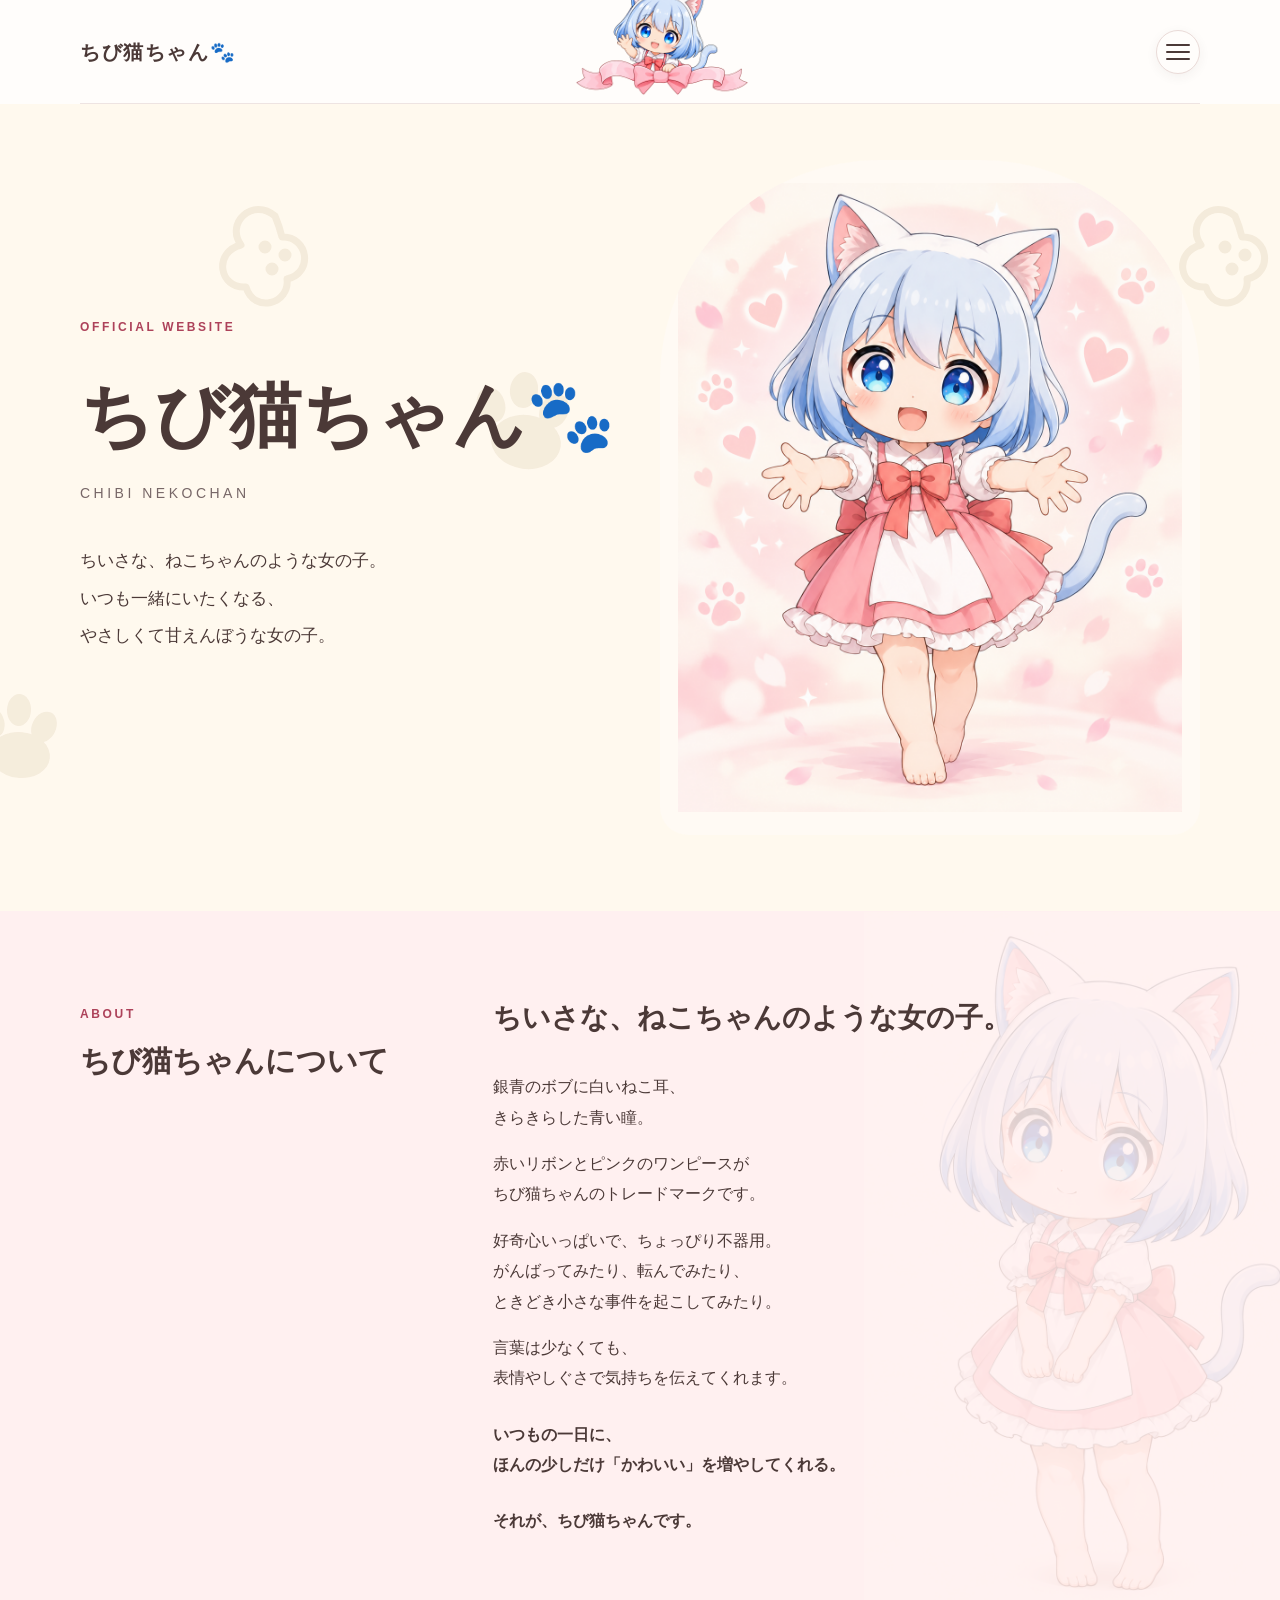
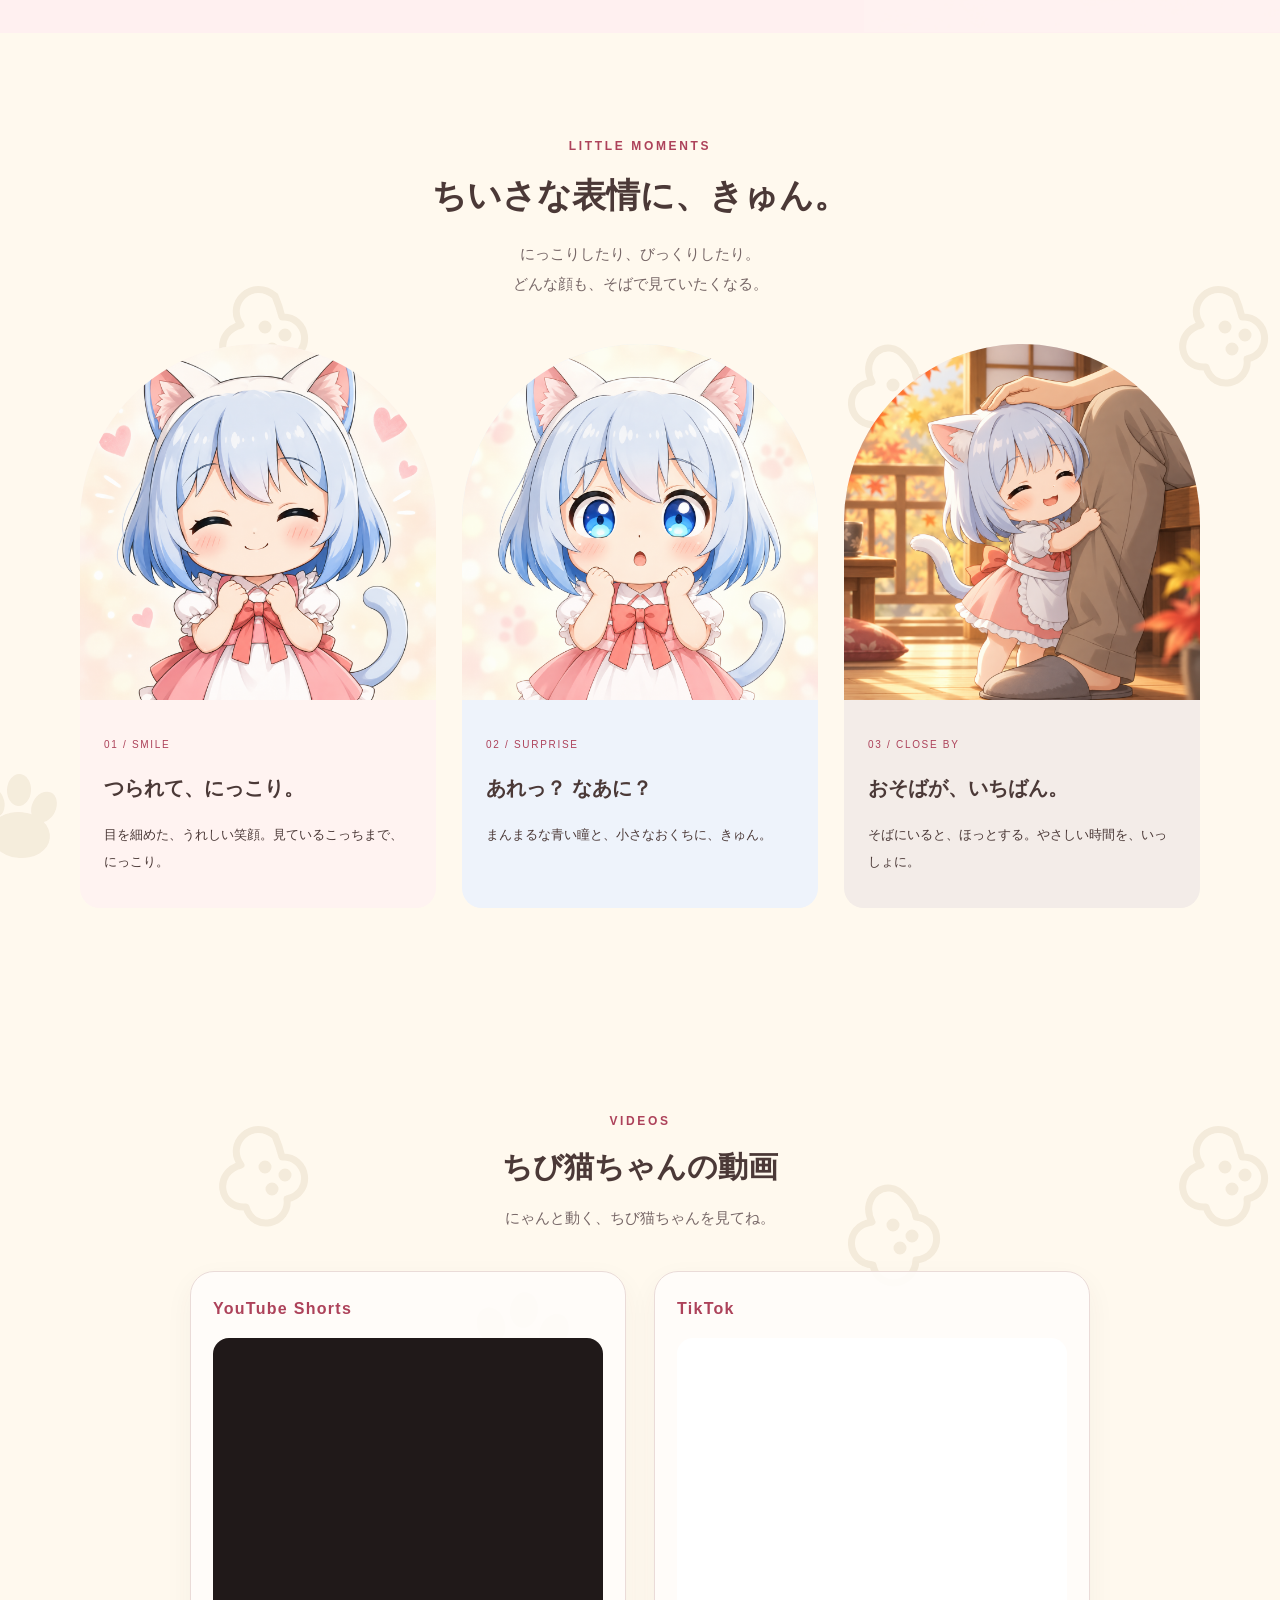
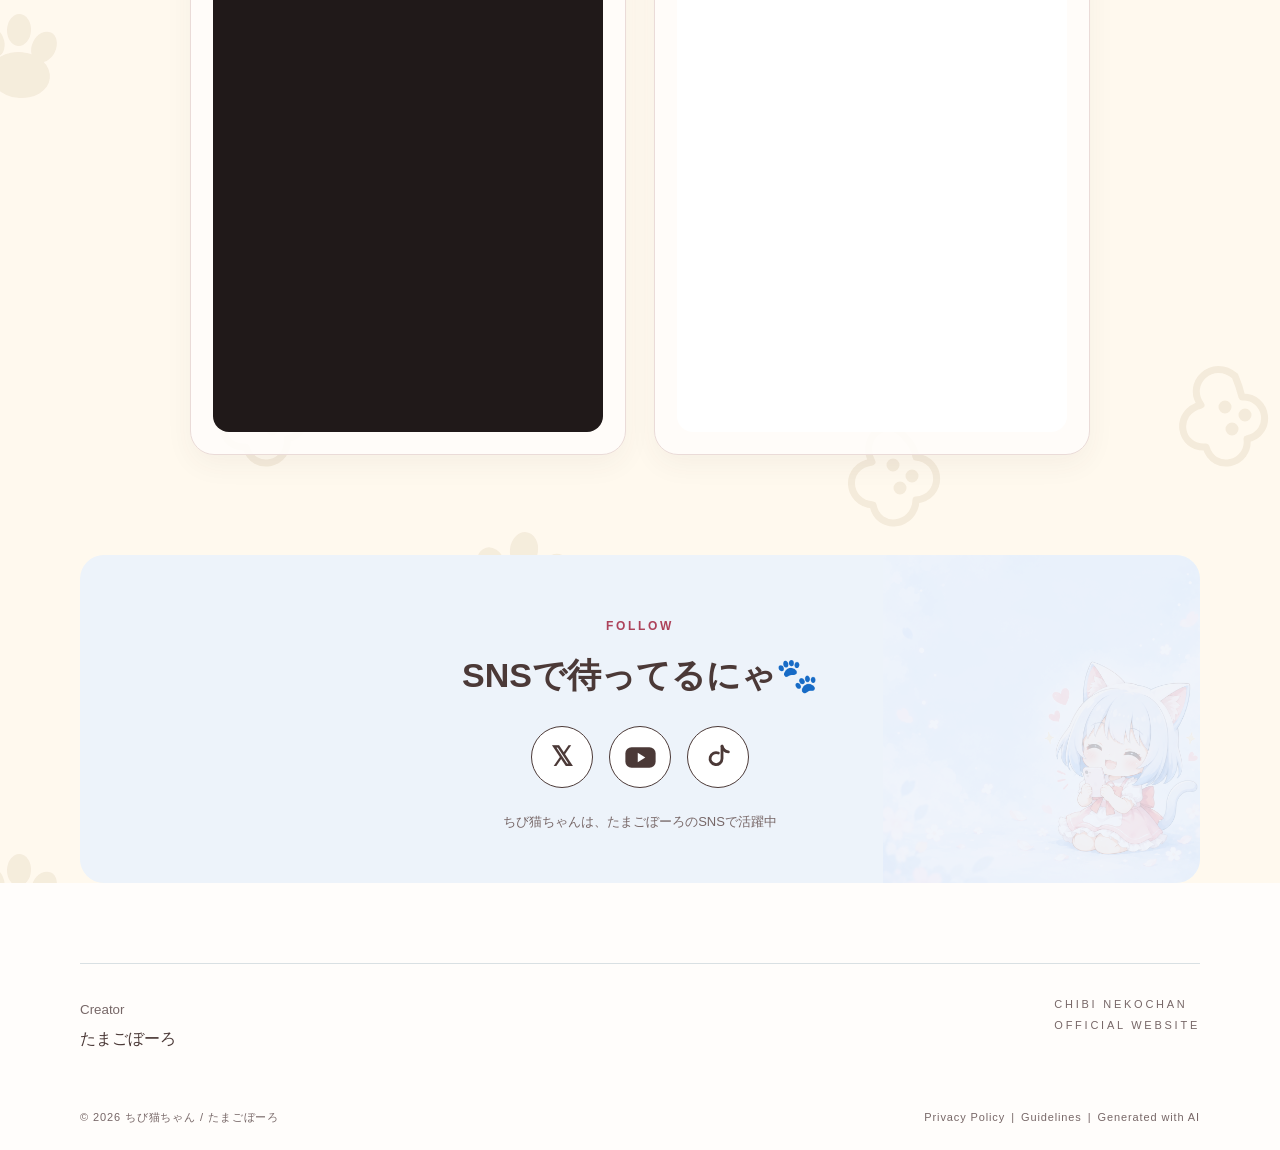
==== commit 38d34827: "Update index.html" ====
--- a/index.html
+++ b/index.html
@@ -6,4 +6,4 @@
 <body><a class="skip" href="#main">本文へ移動</a><div class="wrap"><header><img class="header-character" src="header-title-art.png" alt="" aria-hidden="true"><a class="brand" href="./">ちび猫ちゃん<span aria-hidden="true">🐾</span></a><button class="menu-toggle" type="button" aria-expanded="false" aria-controls="main-menu"><span class="menu-icon" aria-hidden="true"></span><span class="sr-only">メニューを開く</span></button><nav id="main-menu" aria-label="メインメニュー"><a href="#about">ABOUT</a><a href="#charm">LITTLE MOMENTS</a><a href="#videos">VIDEOS</a><a href="#social">SNS</a><a href="https://x.com/ShionKisahragi/status/2068076751985741829?s=20" target="_blank" rel="noopener noreferrer">GUIDELINES</a></nav></header>
 </div><main id="main"><div class="wrap"><section class="hero "><div><p class="eyebrow">OFFICIAL WEBSITE</p><h1>ちび猫ちゃん🐾</h1><p class="english">CHIBI NEKOCHAN</p><p class="intro">ちいさな、ねこちゃんのような女の子。<br>いつも一緒にいたくなる、<br>やさしくて甘えんぼうな女の子。</p></div><div class="portrait"><img src="hero-welcome.png" alt="銀青のボブ、白いねこ耳、ピンクのワンピース姿のちび猫ちゃん" width="1122" height="1402" fetchpriority="high"></div></section></div>
 <section class="about" id="about"><img class="about-character" src="character-portrait.png" alt="" aria-hidden="true"><div class="wrap section-grid"><div><p class="eyebrow">ABOUT</p><h2>ちび猫ちゃんについて</h2></div><div class="about-copy"><p class="about-lead">ちいさな、ねこちゃんの<span class="mobile-break"><br></span>ような女の子。</p><p>銀青のボブに白いねこ耳、<br>きらきらした青い瞳。</p><p>赤いリボンとピンクのワンピースが<br>ちび猫ちゃんのトレードマークです。</p><p>好奇心いっぱいで、ちょっぴり不器用。<br>がんばってみたり、転んでみたり、<br>ときどき小さな事件を起こしてみたり。</p><p>言葉は少なくても、<br>表情やしぐさで気持ちを伝えてくれます。</p><p class="about-final">いつもの一日に、<br>ほんの少しだけ「かわいい」を増やしてくれる。</p><p class="about-final">それが、ちび猫ちゃんです。</p></div></div></section><section class="charm wrap" id="charm"><div class="charm-heading"><p class="eyebrow">LITTLE MOMENTS</p><h2>ちいさな表情に、きゅん。</h2><p>にっこりしたり、びっくりしたり。<br>どんな顔も、そばで見ていたくなる。</p></div><div class="charm-grid"><article class="charm-card"><button class="image-open" type="button" data-image="smile.png" data-alt="目を細めてにっこり笑うちび猫ちゃん" aria-label="笑顔のちび猫ちゃんを大きく見る"><img src="smile.png" width="1024" height="1024" alt="目を細めてにっこり笑うちび猫ちゃん" loading="lazy"></button><div class="charm-copy"><span class="moment">01 / SMILE</span><h3>つられて、にっこり。</h3><p>目を細めた、うれしい笑顔。<br class="mobile-card-break">見ているこっちまで、にっこり。</p></div></article><article class="charm-card"><button class="image-open" type="button" data-image="surprise.png" data-alt="青い瞳をまんまるにしてびっくりするちび猫ちゃん" aria-label="びっくり顔のちび猫ちゃんを大きく見る"><img src="surprise.png" width="1024" height="1024" alt="青い瞳をまんまるにしてびっくりするちび猫ちゃん" loading="lazy"></button><div class="charm-copy"><span class="moment">02 / SURPRISE</span><h3>あれっ？ なあに？</h3><p>まんまるな青い瞳と、<br class="mobile-card-break">小さなおくちに、きゅん。</p></div></article><article class="charm-card"><button class="image-open" type="button" data-image="close-by.png" data-alt="寄り添いながら頭をなでられて、にっこり笑うちび猫ちゃん" aria-label="寄り添うちび猫ちゃんを大きく見る"><img src="close-by.png" width="1024" height="1024" alt="寄り添いながら頭をなでられて、にっこり笑うちび猫ちゃん" loading="lazy"></button><div class="charm-copy"><span class="moment">03 / CLOSE BY</span><h3>おそばが、いちばん。</h3><p>そばにいると、ほっとする。<br class="mobile-card-break">やさしい時間を、いっしょに。</p></div></article></div></section><section class="videos wrap" id="videos" aria-labelledby="videos-title"><div class="videos-heading"><p class="eyebrow">VIDEOS</p><h2 id="videos-title">ちび猫ちゃんの動画</h2><p>にゃんと動く、ちび猫ちゃんを見てね。</p></div><div class="video-grid"><article class="video-card"><h3>YouTube Shorts</h3><div class="video-frame"><iframe src="https://www.youtube.com/embed/J6UZkqdpNkE" title="にゃ‼️待ってたにゃ🐾 #chibi #shorts #猫耳" allow="accelerometer; autoplay; clipboard-write; encrypted-media; gyroscope; picture-in-picture; web-share" referrerpolicy="strict-origin-when-cross-origin" allowfullscreen></iframe></div></article><article class="video-card"><h3>TikTok</h3><div class="tiktok-frame"><iframe src="https://www.tiktok.com/player/v1/7686858586126929172" title="「パプリカ」踊ってみたにゃ🌸🐾" allow="fullscreen" allowfullscreen loading="lazy"></iframe></div></article></div></section><section class="social wrap" id="social"><img class="social-character" src="social-happy.png" alt="" aria-hidden="true"><p class="eyebrow">FOLLOW</p><p class="social-main">SNSで待ってるにゃ🐾</p><div class="social-links"><a class="button social-icon social-x" href="https://x.com/ShionKisahragi/" aria-label="Xを開く"><span class="x-mark" aria-hidden="true">𝕏</span></a><a class="button social-icon social-youtube" href="https://www.youtube.com/@ShionKisahragi" aria-label="YouTubeを開く"><svg class="youtube-mark" viewBox="0 0 48 34" aria-hidden="true"><rect x="2" y="2" width="44" height="30" rx="9" fill="currentColor"/><path d="M20 10l11 7-11 7z" fill="#fff"/></svg></a><a class="button social-icon social-tiktok" href="https://www.tiktok.com/@shionkisahragi_ai" aria-label="TikTokを開く"><svg class="tiktok-mark" viewBox="0 0 44 44" aria-hidden="true"><path d="M27 6v17.5a8.5 8.5 0 1 1-5.2-7.8" fill="none" stroke="currentColor" stroke-width="4" stroke-linecap="round"/><path d="M27 6c1.5 5 4.4 7.5 9 8" fill="none" stroke="currentColor" stroke-width="4" stroke-linecap="round"/></svg></a></div><p class="social-note">ちび猫ちゃんは、たまごぼーろのSNSで活躍中</p></section></main>
-<dialog class="image-dialog" aria-label="画像を拡大表示"><button class="dialog-close" type="button" aria-label="拡大表示を閉じる">×</button><img src="" alt=""></dialog><script>const menuButton=document.querySelector('.menu-toggle');const menu=document.querySelector('#main-menu');menuButton.addEventListener('click',()=>{const open=menuButton.getAttribute('aria-expanded')==='true';menuButton.setAttribute('aria-expanded',String(!open));menu.classList.toggle('is-open',!open);menuButton.querySelector('.sr-only').textContent=open?'メニューを開く':'メニューを閉じる'});menu.querySelectorAll('a').forEach(link=>link.addEventListener('click',()=>{menuButton.setAttribute('aria-expanded','false');menu.classList.remove('is-open');menuButton.querySelector('.sr-only').textContent='メニューを開く'}));const dialog=document.querySelector('.image-dialog');const dialogImage=dialog.querySelector('img');document.querySelectorAll('.image-open').forEach(button=>button.addEventListener('click',()=>{dialogImage.src=button.dataset.image;dialogImage.alt=button.dataset.alt;dialog.showModal()}));dialog.querySelector('.dialog-close').addEventListener('click',()=>dialog.close());dialog.addEventListener('click',event=>{if(event.target===dialog)dialog.close()});</script><div class="wrap"><section class="creator" aria-label="クリエイター"><p><small>Creator</small><br>たまごぼーろ</p><p class="english">CHIBI NEKOCHAN<br>OFFICIAL WEBSITE</p></section><footer><span>© 2026 ちび猫ちゃん / たまごぼーろ</span><span class="footer-links"><a href="privacy.html">Privacy Policy</a><span aria-hidden="true">｜</span><span>Generated with AI</span></span></footer></div></body></html>
+<dialog class="image-dialog" aria-label="画像を拡大表示"><button class="dialog-close" type="button" aria-label="拡大表示を閉じる">×</button><img src="" alt=""></dialog><script>const menuButton=document.querySelector('.menu-toggle');const menu=document.querySelector('#main-menu');menuButton.addEventListener('click',()=>{const open=menuButton.getAttribute('aria-expanded')==='true';menuButton.setAttribute('aria-expanded',String(!open));menu.classList.toggle('is-open',!open);menuButton.querySelector('.sr-only').textContent=open?'メニューを開く':'メニューを閉じる'});menu.querySelectorAll('a').forEach(link=>link.addEventListener('click',()=>{menuButton.setAttribute('aria-expanded','false');menu.classList.remove('is-open');menuButton.querySelector('.sr-only').textContent='メニューを開く'}));const dialog=document.querySelector('.image-dialog');const dialogImage=dialog.querySelector('img');document.querySelectorAll('.image-open').forEach(button=>button.addEventListener('click',()=>{dialogImage.src=button.dataset.image;dialogImage.alt=button.dataset.alt;dialog.showModal()}));dialog.querySelector('.dialog-close').addEventListener('click',()=>dialog.close());dialog.addEventListener('click',event=>{if(event.target===dialog)dialog.close()});</script><div class="wrap"><section class="creator" aria-label="クリエイター"><p><small>Creator</small><br>たまごぼーろ</p><p class="english">CHIBI NEKOCHAN<br>OFFICIAL WEBSITE</p></section><footer><span>© 2026 ちび猫ちゃん / たまごぼーろ</span><span class="footer-links"><a href="privacy.html">Privacy Policy</a><span aria-hidden="true"> | </span><a href="https://x.com/ShionKisahragi/status/2068076751985741829?s=20" target="_blank" rel="noopener noreferrer">Guidelines</a><span aria-hidden="true"> | </span><span>Generated with AI</span></span></footer></div></body></html>
--- a/style-social-final.css
+++ b/style-social-final.css
@@ -134,3 +134,23 @@
 .tiktok-frame{display:flex;justify-content:center;min-height:520px;overflow:hidden;border-radius:16px;background:#fff}
 .tiktok-frame .tiktok-embed{max-width:100%!important;min-width:0!important;margin:0!important}
 @media(max-width:700px){.videos{padding:52px 0}.videos-heading{margin-bottom:24px}.videos-heading h2{font-size:25px}.video-grid{grid-template-columns:1fr;gap:18px;max-width:420px}.video-card{padding:16px;border-radius:20px}.tiktok-frame{min-height:500px}.videos-heading>p:last-child{font-size:13px}}
+
+
+/* TikTok player/v1 uses the same 9:16 frame as the Shorts player. */
+.tiktok-frame{min-height:0;aspect-ratio:9 / 16}
+.tiktok-frame iframe{display:block;width:100%;height:100%;border:0}
+footer{display:flex;align-items:center;justify-content:space-between;gap:16px}
+footer span{display:block}
+footer .footer-links{display:flex;align-items:center;justify-content:flex-end;gap:.55em;text-align:right}
+footer a{position:static;text-decoration:none}
+footer a:hover{text-decoration:underline}
+@media(max-width:700px){footer{align-items:flex-start;flex-direction:column;gap:4px}footer .footer-links{justify-content:flex-start;text-align:left}}
+
+/* Privacy policy */
+.policy{padding:76px 0 100px;max-width:840px}
+.policy h1{font-size:clamp(36px,5vw,54px);white-space:normal;margin:12px 0 26px}
+.policy h2{margin-top:44px;font-size:24px}
+.policy p,.policy li{font-size:15px;line-height:2}
+.policy ul{padding-left:1.5em}
+.policy .policy-date{margin-top:52px;color:var(--muted);font-size:13px}
+@media(max-width:700px){.policy{padding:48px 0 64px}.policy h2{margin-top:34px;font-size:21px}.policy p,.policy li{font-size:14px}}
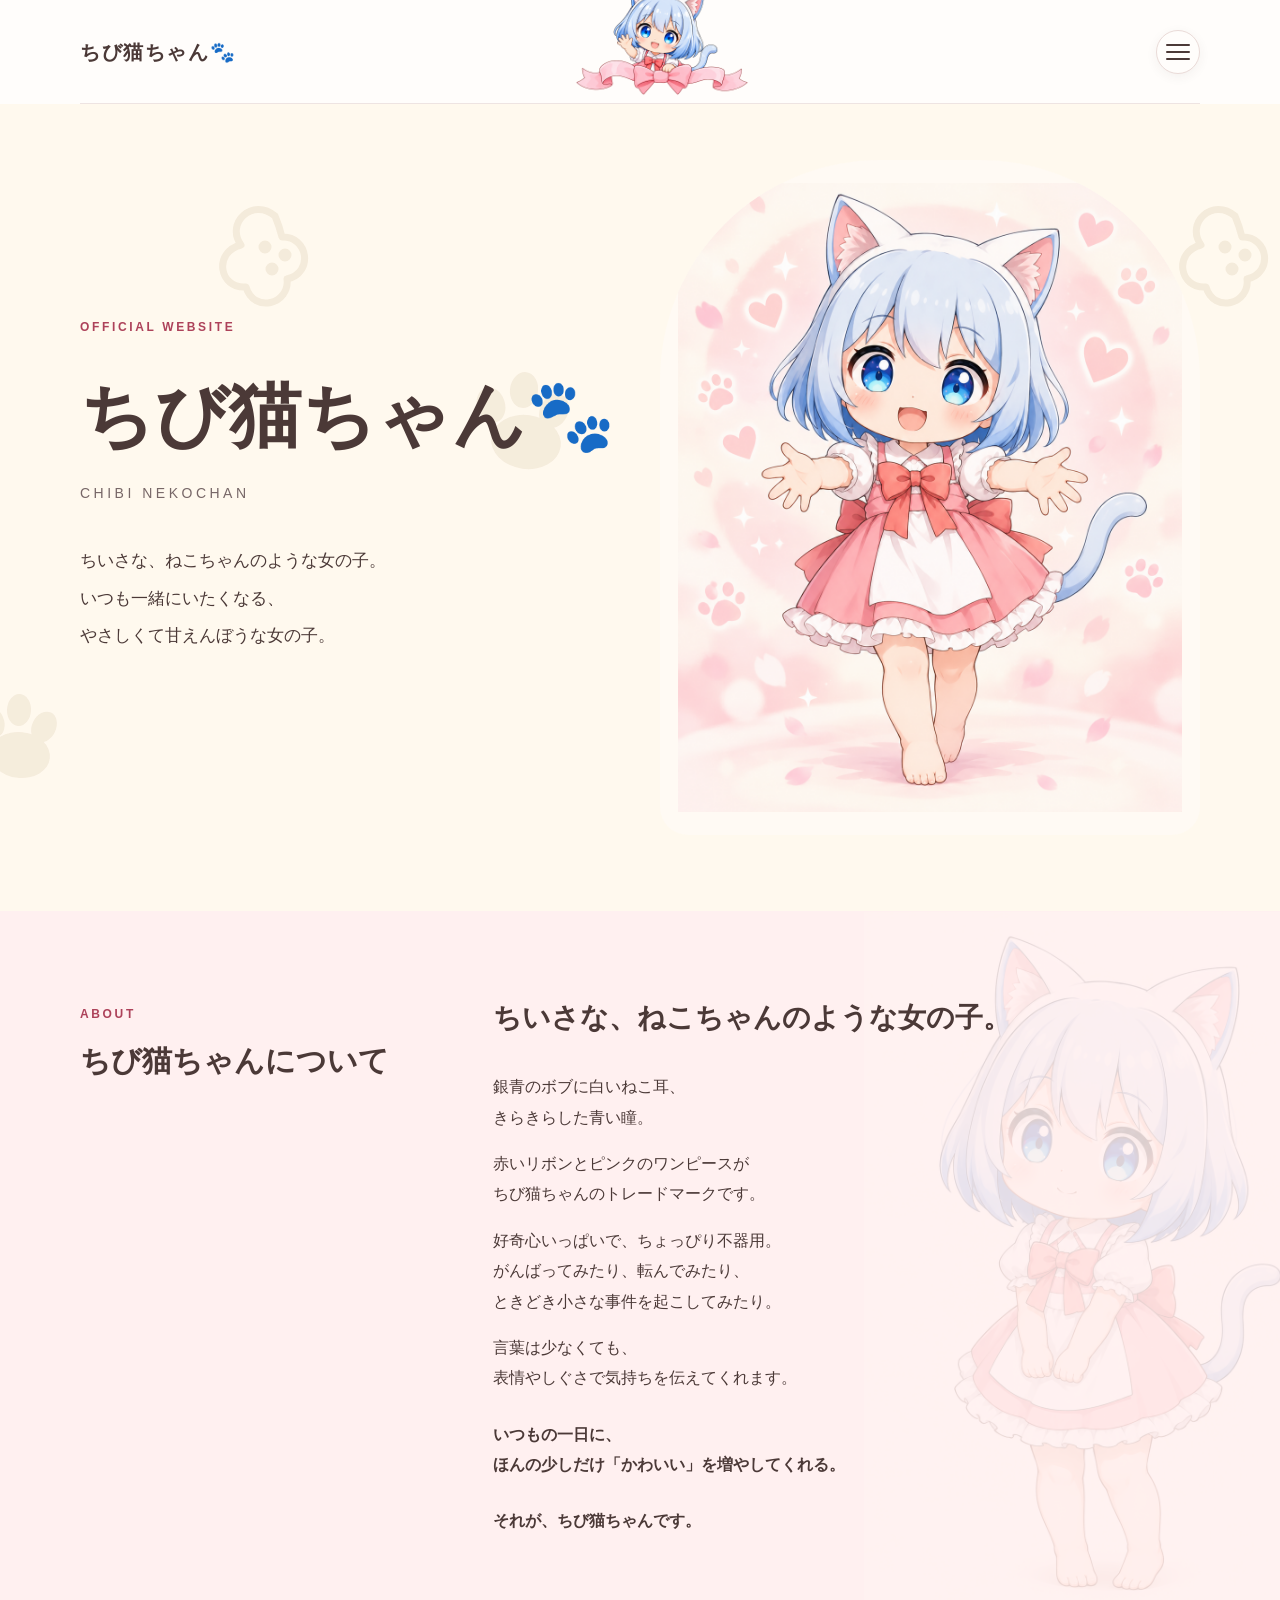
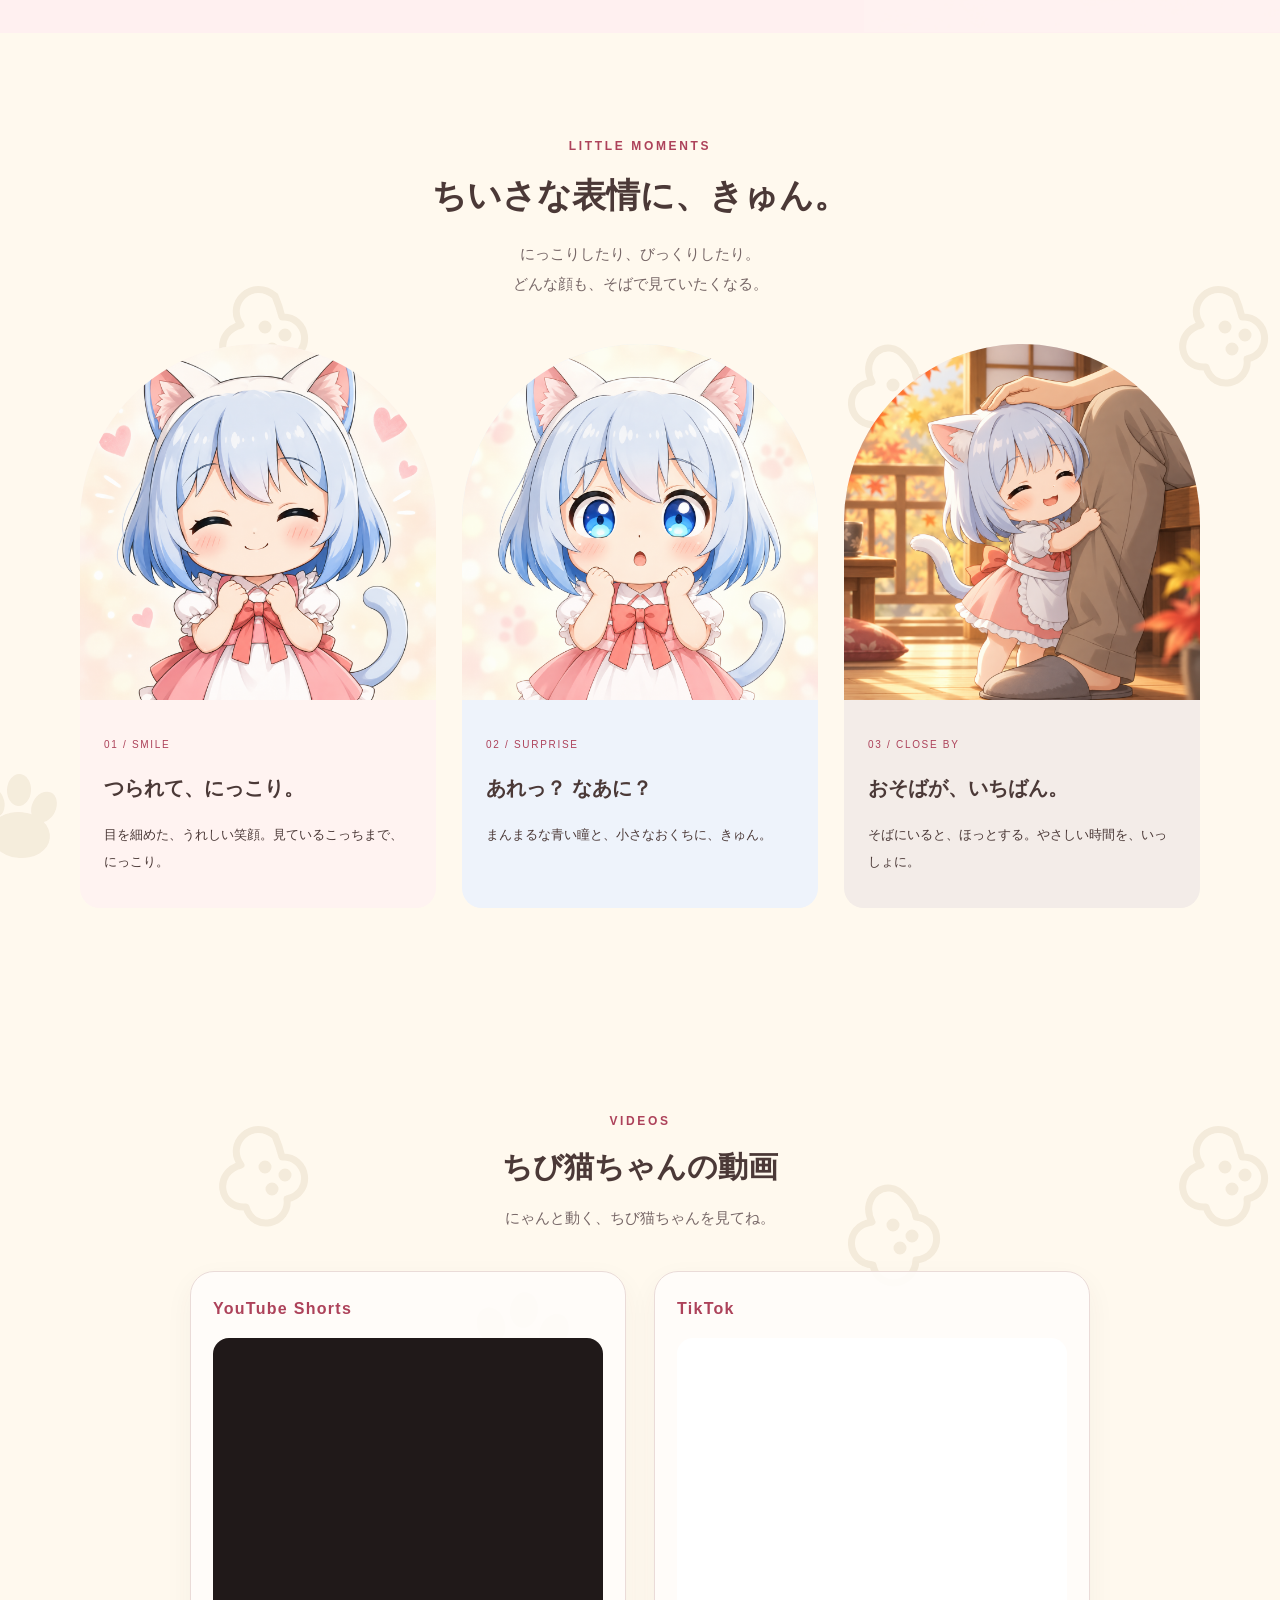
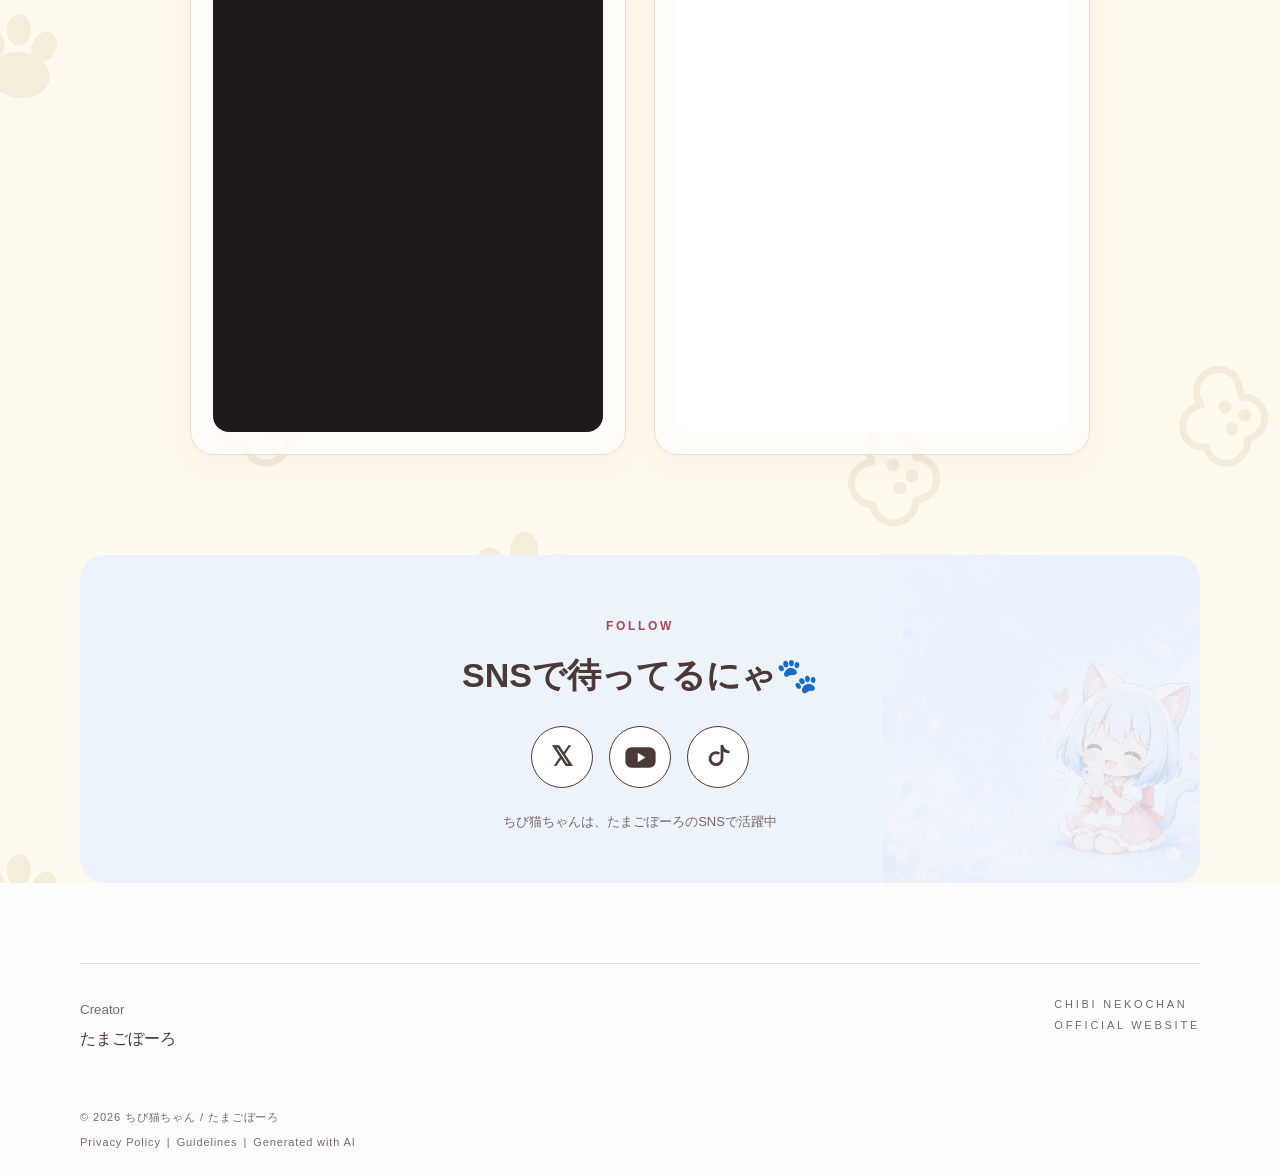
==== commit 1170d24c: "Update index.html" ====
--- a/index.html
+++ b/index.html
@@ -2,7 +2,16 @@
 <html lang="ja"><head><meta charset="utf-8"><meta name="viewport" content="width=device-width, initial-scale=1">
 <title>ちび猫ちゃん | 公式サイト</title><meta name="description" content="ちび猫ちゃん公式サイト。銀青のボブと白いねこ耳、青い瞳が目印の、手のひらサイズのオリジナルキャラクター。プロフィールやかわいい表情、X・YouTube・TikTokをご紹介します。"><link rel="canonical" href="https://chibi-nekochan.github.io/">
 <meta property="og:type" content="website"><meta property="og:locale" content="ja_JP"><meta property="og:site_name" content="ちび猫ちゃん"><meta property="og:title" content="ちび猫ちゃん | 公式サイト"><meta property="og:description" content="ちび猫ちゃん公式サイト。銀青のボブと白いねこ耳、青い瞳が目印の、手のひらサイズのオリジナルキャラクター。プロフィールやかわいい表情、X・YouTube・TikTokをご紹介します。"><meta property="og:url" content="https://chibi-nekochan.github.io/"><meta property="og:image" content="https://chibi-nekochan.github.io/og.png"><meta name="twitter:image" content="https://chibi-nekochan.github.io/og.png"><meta property="og:image:alt" content="ちび猫ちゃん"><meta name="twitter:card" content="summary_large_image"><meta name="twitter:title" content="ちび猫ちゃん | 公式サイト"><meta name="twitter:description" content="ちび猫ちゃん公式サイト。銀青のボブと白いねこ耳、青い瞳が目印の、手のひらサイズのオリジナルキャラクター。プロフィールやかわいい表情、X・YouTube・TikTokをご紹介します。"><meta name="theme-color" content="#e7f1f8">
-<link rel="icon" href="favicon.svg" type="image/svg+xml"><link rel="stylesheet" href="style-social-final.css?v=paper-01"><script type="application/ld+json">{"@context": "https://schema.org", "@type": "WebSite", "name": "ちび猫ちゃん公式サイト", "alternateName": "Chibi Nekochan", "url": "https://chibi-nekochan.github.io/", "inLanguage": "ja", "description": "ちび猫ちゃん公式サイト。銀青のボブと白いねこ耳、青い瞳が目印の、手のひらサイズのオリジナルキャラクター。プロフィールやかわいい表情、X・YouTube・TikTokをご紹介します。"}</script></head>
+<link rel="icon" href="favicon.svg" type="image/svg+xml"><link rel="stylesheet" href="style-social-final.css?v=paper-01"><script type="application/ld+json">{"@context": "https://schema.org", "@type": "WebSite", "name": "ちび猫ちゃん公式サイト", "alternateName": "Chibi Nekochan", "url": "https://chibi-nekochan.github.io/", "inLanguage": "ja", "description": "ちび猫ちゃん公式サイト。銀青のボブと白いねこ耳、青い瞳が目印の、手のひらサイズのオリジナルキャラクター。プロフィールやかわいい表情、X・YouTube・TikTokをご紹介します。"}</script><!-- Google tag (gtag.js) -->
+<script async src="https://www.googletagmanager.com/gtag/js?id=G-Q8THE7SG44"></script>
+<script>
+  window.dataLayer = window.dataLayer || [];
+  function gtag(){dataLayer.push(arguments);}
+  gtag('js', new Date());
+
+  gtag('config', 'G-Q8THE7SG44');
+</script>
+</head>
 <body><a class="skip" href="#main">本文へ移動</a><div class="wrap"><header><img class="header-character" src="header-title-art.png" alt="" aria-hidden="true"><a class="brand" href="./">ちび猫ちゃん<span aria-hidden="true">🐾</span></a><button class="menu-toggle" type="button" aria-expanded="false" aria-controls="main-menu"><span class="menu-icon" aria-hidden="true"></span><span class="sr-only">メニューを開く</span></button><nav id="main-menu" aria-label="メインメニュー"><a href="#about">ABOUT</a><a href="#charm">LITTLE MOMENTS</a><a href="#videos">VIDEOS</a><a href="#social">SNS</a><a href="https://x.com/ShionKisahragi/status/2068076751985741829?s=20" target="_blank" rel="noopener noreferrer">GUIDELINES</a></nav></header>
 </div><main id="main"><div class="wrap"><section class="hero "><div><p class="eyebrow">OFFICIAL WEBSITE</p><h1>ちび猫ちゃん🐾</h1><p class="english">CHIBI NEKOCHAN</p><p class="intro">ちいさな、ねこちゃんのような女の子。<br>いつも一緒にいたくなる、<br>やさしくて甘えんぼうな女の子。</p></div><div class="portrait"><img src="hero-welcome.png" alt="銀青のボブ、白いねこ耳、ピンクのワンピース姿のちび猫ちゃん" width="1122" height="1402" fetchpriority="high"></div></section></div>
 <section class="about" id="about"><img class="about-character" src="character-portrait.png" alt="" aria-hidden="true"><div class="wrap section-grid"><div><p class="eyebrow">ABOUT</p><h2>ちび猫ちゃんについて</h2></div><div class="about-copy"><p class="about-lead">ちいさな、ねこちゃんの<span class="mobile-break"><br></span>ような女の子。</p><p>銀青のボブに白いねこ耳、<br>きらきらした青い瞳。</p><p>赤いリボンとピンクのワンピースが<br>ちび猫ちゃんのトレードマークです。</p><p>好奇心いっぱいで、ちょっぴり不器用。<br>がんばってみたり、転んでみたり、<br>ときどき小さな事件を起こしてみたり。</p><p>言葉は少なくても、<br>表情やしぐさで気持ちを伝えてくれます。</p><p class="about-final">いつもの一日に、<br>ほんの少しだけ「かわいい」を増やしてくれる。</p><p class="about-final">それが、ちび猫ちゃんです。</p></div></div></section><section class="charm wrap" id="charm"><div class="charm-heading"><p class="eyebrow">LITTLE MOMENTS</p><h2>ちいさな表情に、きゅん。</h2><p>にっこりしたり、びっくりしたり。<br>どんな顔も、そばで見ていたくなる。</p></div><div class="charm-grid"><article class="charm-card"><button class="image-open" type="button" data-image="smile.png" data-alt="目を細めてにっこり笑うちび猫ちゃん" aria-label="笑顔のちび猫ちゃんを大きく見る"><img src="smile.png" width="1024" height="1024" alt="目を細めてにっこり笑うちび猫ちゃん" loading="lazy"></button><div class="charm-copy"><span class="moment">01 / SMILE</span><h3>つられて、にっこり。</h3><p>目を細めた、うれしい笑顔。<br class="mobile-card-break">見ているこっちまで、にっこり。</p></div></article><article class="charm-card"><button class="image-open" type="button" data-image="surprise.png" data-alt="青い瞳をまんまるにしてびっくりするちび猫ちゃん" aria-label="びっくり顔のちび猫ちゃんを大きく見る"><img src="surprise.png" width="1024" height="1024" alt="青い瞳をまんまるにしてびっくりするちび猫ちゃん" loading="lazy"></button><div class="charm-copy"><span class="moment">02 / SURPRISE</span><h3>あれっ？ なあに？</h3><p>まんまるな青い瞳と、<br class="mobile-card-break">小さなおくちに、きゅん。</p></div></article><article class="charm-card"><button class="image-open" type="button" data-image="close-by.png" data-alt="寄り添いながら頭をなでられて、にっこり笑うちび猫ちゃん" aria-label="寄り添うちび猫ちゃんを大きく見る"><img src="close-by.png" width="1024" height="1024" alt="寄り添いながら頭をなでられて、にっこり笑うちび猫ちゃん" loading="lazy"></button><div class="charm-copy"><span class="moment">03 / CLOSE BY</span><h3>おそばが、いちばん。</h3><p>そばにいると、ほっとする。<br class="mobile-card-break">やさしい時間を、いっしょに。</p></div></article></div></section><section class="videos wrap" id="videos" aria-labelledby="videos-title"><div class="videos-heading"><p class="eyebrow">VIDEOS</p><h2 id="videos-title">ちび猫ちゃんの動画</h2><p>にゃんと動く、ちび猫ちゃんを見てね。</p></div><div class="video-grid"><article class="video-card"><h3>YouTube Shorts</h3><div class="video-frame"><iframe src="https://www.youtube.com/embed/J6UZkqdpNkE" title="にゃ‼️待ってたにゃ🐾 #chibi #shorts #猫耳" allow="accelerometer; autoplay; clipboard-write; encrypted-media; gyroscope; picture-in-picture; web-share" referrerpolicy="strict-origin-when-cross-origin" allowfullscreen></iframe></div></article><article class="video-card"><h3>TikTok</h3><div class="tiktok-frame"><iframe src="https://www.tiktok.com/player/v1/7686858586126929172" title="「パプリカ」踊ってみたにゃ🌸🐾" allow="fullscreen" allowfullscreen loading="lazy"></iframe></div></article></div></section><section class="social wrap" id="social"><img class="social-character" src="social-happy.png" alt="" aria-hidden="true"><p class="eyebrow">FOLLOW</p><p class="social-main">SNSで待ってるにゃ🐾</p><div class="social-links"><a class="button social-icon social-x" href="https://x.com/ShionKisahragi/" aria-label="Xを開く"><span class="x-mark" aria-hidden="true">𝕏</span></a><a class="button social-icon social-youtube" href="https://www.youtube.com/@ShionKisahragi" aria-label="YouTubeを開く"><svg class="youtube-mark" viewBox="0 0 48 34" aria-hidden="true"><rect x="2" y="2" width="44" height="30" rx="9" fill="currentColor"/><path d="M20 10l11 7-11 7z" fill="#fff"/></svg></a><a class="button social-icon social-tiktok" href="https://www.tiktok.com/@shionkisahragi_ai" aria-label="TikTokを開く"><svg class="tiktok-mark" viewBox="0 0 44 44" aria-hidden="true"><path d="M27 6v17.5a8.5 8.5 0 1 1-5.2-7.8" fill="none" stroke="currentColor" stroke-width="4" stroke-linecap="round"/><path d="M27 6c1.5 5 4.4 7.5 9 8" fill="none" stroke="currentColor" stroke-width="4" stroke-linecap="round"/></svg></a></div><p class="social-note">ちび猫ちゃんは、たまごぼーろのSNSで活躍中</p></section></main>
--- a/style-social-final.css
+++ b/style-social-final.css
@@ -154,3 +154,7 @@
 .policy ul{padding-left:1.5em}
 .policy .policy-date{margin-top:52px;color:var(--muted);font-size:13px}
 @media(max-width:700px){.policy{padding:48px 0 64px}.policy h2{margin-top:34px;font-size:21px}.policy p,.policy li{font-size:14px}}
+
+/* Keep the complete footer left-aligned at every viewport size. */
+footer{align-items:flex-start;justify-content:flex-start;flex-direction:column;gap:4px}
+footer .footer-links{justify-content:flex-start;text-align:left}
